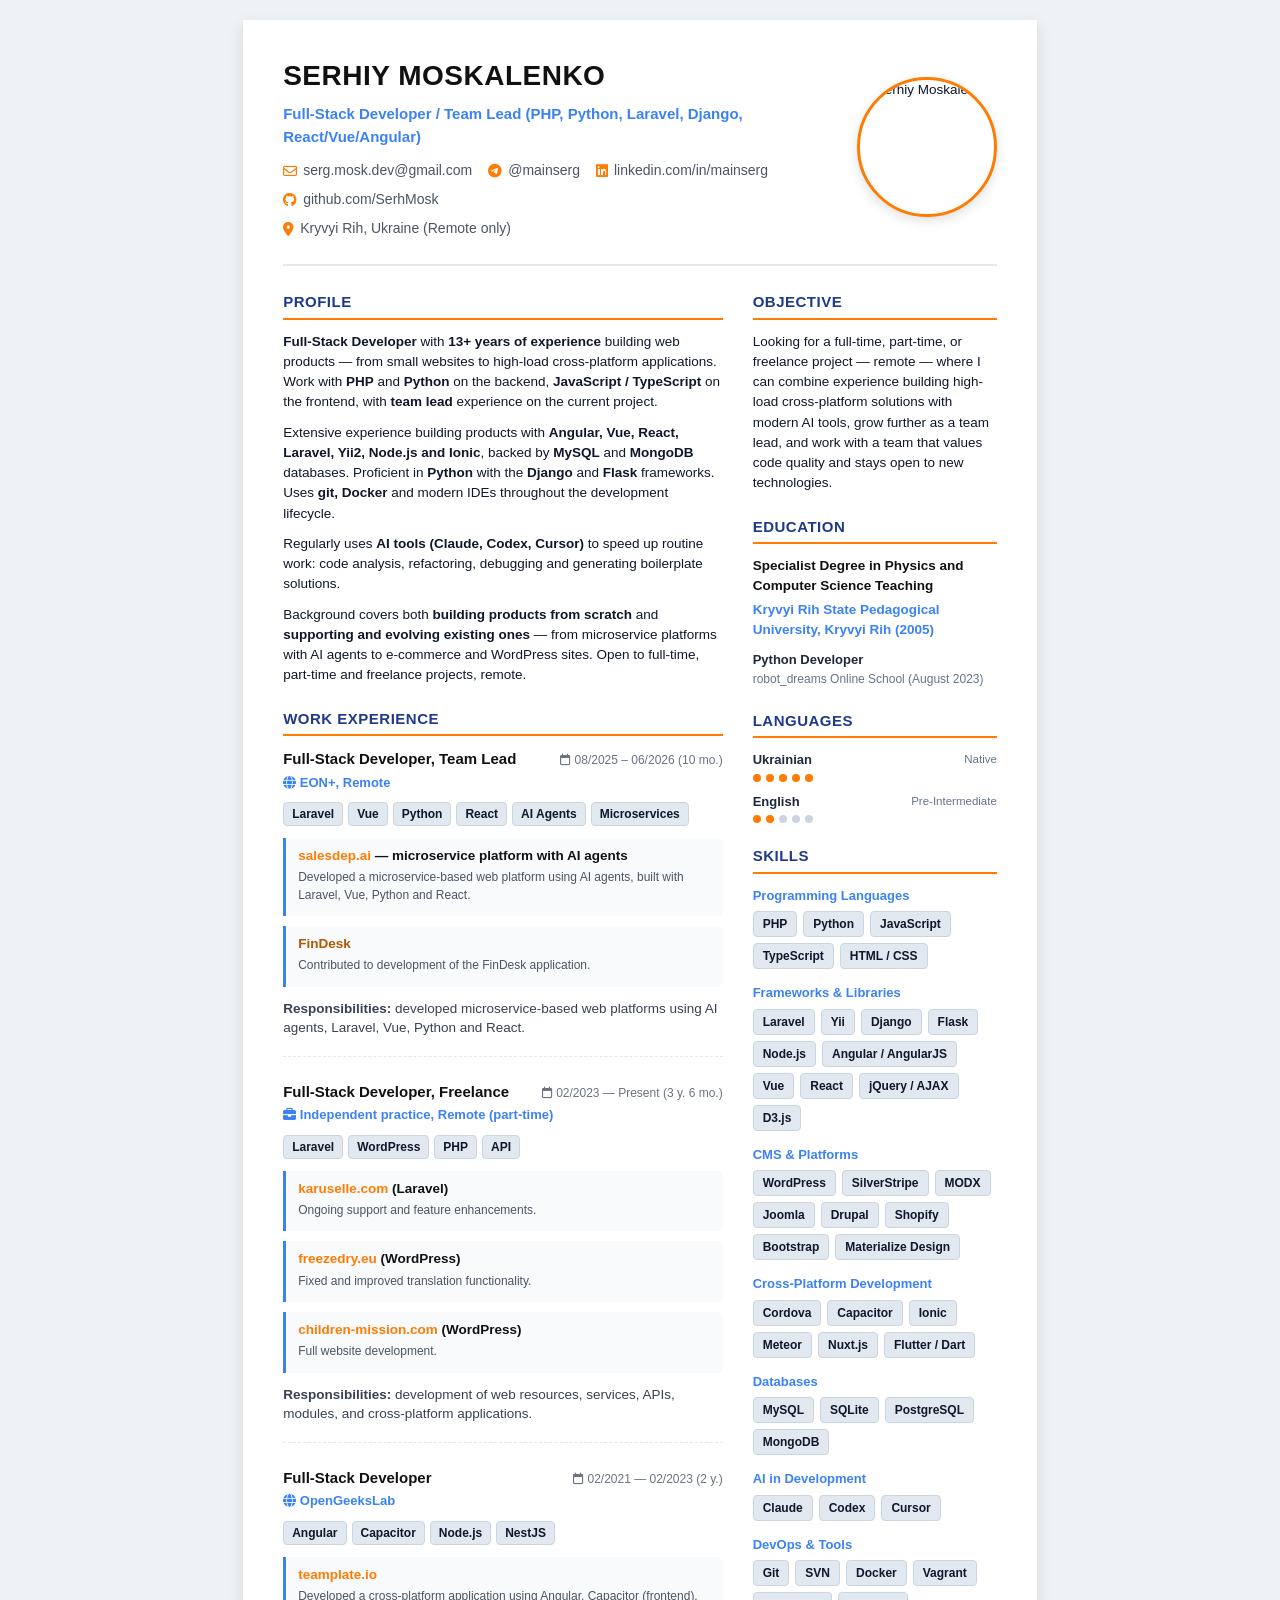
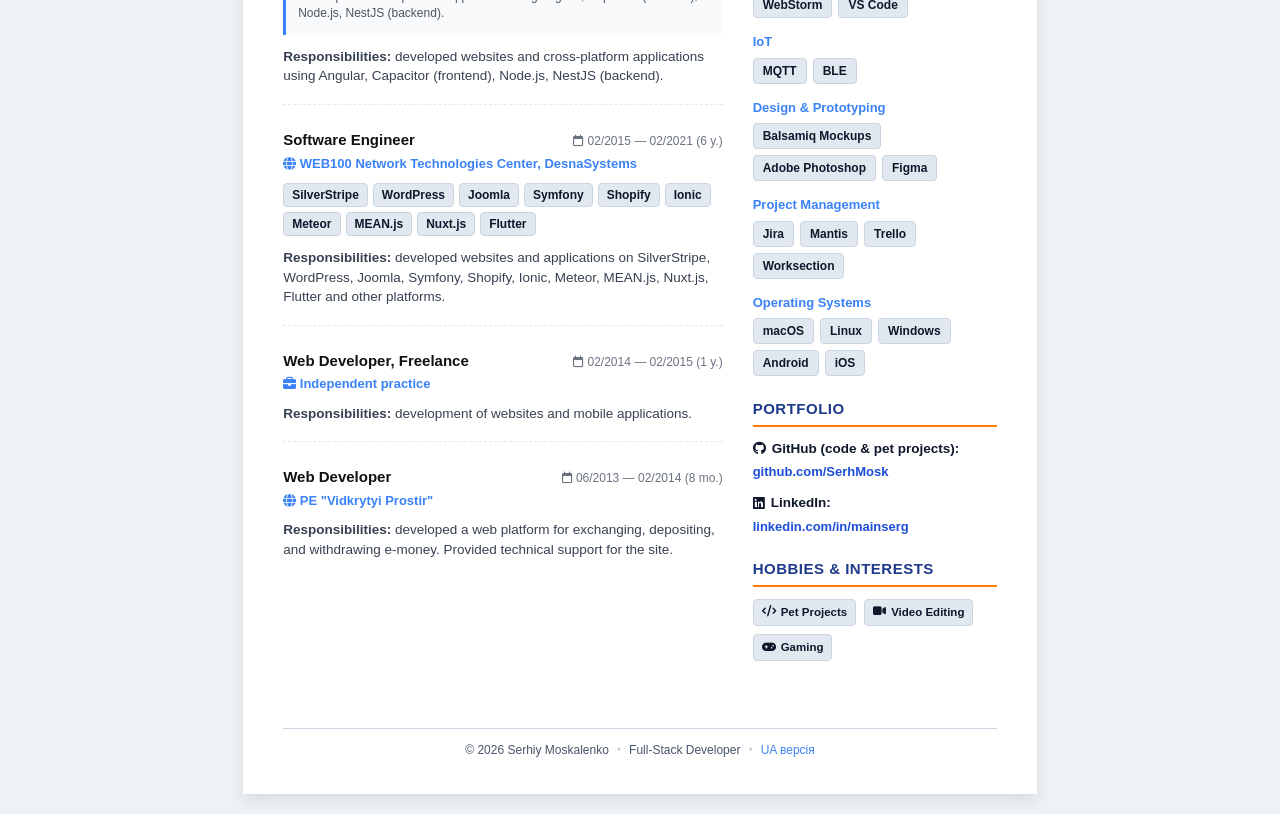
==== resume/pdf/en.html @ 4ec00f7b "Add English resume page and shared stylesheet" ====
<!DOCTYPE html>
<html lang="en">
<head>
    <meta charset="UTF-8">
    <meta content="width=device-width, initial-scale=1.0" name="viewport">

    <title>Resume Serhiy Moskalenko - Full-Stack Developer | PHP, Python, JS/TS • Laravel, Django, React/Vue/Angular</title>
    <meta name="description"
          content="Serhiy Moskalenko's resume. 13+ years in web development: PHP, Python, JavaScript/TypeScript, Laravel, Django, Node.js, Angular, Vue, React.">
    <meta name="keywords"
          content="Serhiy Moskalenko, Full-Stack Developer, PHP Developer, Python Developer, Laravel, Django, Node.js, Angular, Vue, React, TypeScript">

    <!-- Open Graph / Facebook / LinkedIn / Telegram -->
    <meta property="og:type" content="website">
    <meta property="og:url" content="https://serhmosk.github.io/resume/pdf/en.html">
    <meta property="og:title" content="Resume Serhiy Moskalenko - Full-Stack Developer">
    <meta property="og:description"
          content="13+ years in web development: PHP, Python, JavaScript/TypeScript, Laravel, Django, Node.js, Angular, Vue, React.">
    <meta property="og:image" content="https://avatars.githubusercontent.com/u/121295079?v=4">

    <!-- Twitter / X -->
    <meta property="twitter:card" content="summary_large_image">
    <meta property="twitter:url" content="https://serhmosk.github.io/resume/pdf/en.html">
    <meta property="twitter:title" content="Resume Serhiy Moskalenko - Full-Stack Developer">
    <meta property="twitter:description"
          content="13+ years in web development: PHP, Python, JavaScript/TypeScript, Laravel, Django, Node.js, Angular, Vue, React.">
    <meta property="twitter:image" content="https://avatars.githubusercontent.com/u/121295079?v=4">

    <link rel="stylesheet" href="https://cdnjs.cloudflare.com/ajax/libs/font-awesome/6.5.1/css/all.min.css">
    <link rel="stylesheet" href="css/style.css">

    <link rel="alternate" hreflang="en" href="https://serhmosk.github.io/resume/pdf/en.html">
    <link rel="alternate" hreflang="uk" href="https://serhmosk.github.io/resume/pdf/ua.html">
</head>

<body>

<div class="resume-container">
    <header class="header">
        <div class="header-info">
            <h1 class="name">SERHIY MOSKALENKO</h1>
            <h2 class="title">Full-Stack Developer / Team Lead (PHP, Python, Laravel, Django, React/Vue/Angular)</h2>

            <div class="contacts-bar">
                <a href="mailto:serg.mosk.dev@gmail.com" target="_blank" class="contact-link">
                    <i class="fa-regular fa-envelope"></i> serg.mosk.dev@gmail.com
                </a>
                <a href="https://t.me/mainserg" target="_blank" class="contact-link">
                    <i class="fa-brands fa-telegram"></i> @mainserg
                </a>
                <a href="https://www.linkedin.com/in/mainserg/" target="_blank" class="contact-link">
                    <i class="fa-brands fa-linkedin"></i> linkedin.com/in/mainserg
                </a>
                <a href="https://github.com/SerhMosk" target="_blank" class="contact-link">
                    <i class="fa-brands fa-github"></i> github.com/SerhMosk
                </a>
            </div>

            <div class="location">
                <i class="fa-solid fa-location-dot"></i> Kryvyi Rih, Ukraine (Remote only)
            </div>
        </div>

        <div class="photo-container">
            <img src="https://avatars.githubusercontent.com/u/121295079?v=4" alt="Serhiy Moskalenko" class="photo">
        </div>
    </header>

    <main class="main-content">
        <section class="left-column">
            <div class="section">
                <h3 class="section-title">PROFILE</h3>
                <div class="about-box">
                    <p>
                        <strong>Full-Stack Developer</strong> with <strong>13+ years of experience</strong> building
                        web products — from small websites to high-load cross-platform applications. Work with
                        <strong>PHP</strong> and <strong>Python</strong> on the backend, <strong>JavaScript /
                        TypeScript</strong> on the frontend, with <strong>team lead</strong> experience on the
                        current project.
                    </p>

                    <p>
                        Extensive experience building products with <strong>Angular, Vue, React, Laravel, Yii2,
                        Node.js and Ionic</strong>, backed by <strong>MySQL</strong> and <strong>MongoDB</strong>
                        databases. Proficient in <strong>Python</strong> with the <strong>Django</strong> and
                        <strong>Flask</strong> frameworks. Uses <strong>git, Docker</strong> and modern IDEs
                        throughout the development lifecycle.
                    </p>

                    <p>
                        Regularly uses <strong>AI tools (Claude, Codex, Cursor)</strong> to speed up routine work:
                        code analysis, refactoring, debugging and generating boilerplate solutions.
                    </p>

                    <p>
                        Background covers both <strong>building products from scratch</strong> and
                        <strong>supporting and evolving existing ones</strong> — from microservice platforms with
                        AI agents to e-commerce and WordPress sites. Open to full-time, part-time and freelance
                        projects, remote.
                    </p>
                </div>
            </div>

            <div class="section">
                <h3 class="section-title">WORK EXPERIENCE</h3>

                <div class="job-item">
                    <div class="job-header">
                        <h4 class="job-role">Full-Stack Developer, Team Lead</h4>
                        <span class="job-date"><i class="fa-regular fa-calendar"></i> 08/2025 – 06/2026 (10 mo.)</span>
                    </div>
                    <div class="company-name">
                        <span class="company-link"><i class="fa-solid fa-globe"></i> EON+</span>, Remote
                    </div>

                    <div class="job-tech">
                        <span class="tag">Laravel</span>
                        <span class="tag">Vue</span>
                        <span class="tag">Python</span>
                        <span class="tag">React</span>
                        <span class="tag">AI Agents</span>
                        <span class="tag">Microservices</span>
                    </div>

                    <div class="projects-list">
                        <div class="project-item">
                            <div class="project-title">
                                <a href="https://salesdep.ai" target="_blank" class="project-link">salesdep.ai</a>
                                — microservice platform with AI agents
                            </div>
                            <p class="project-desc">
                                Developed a microservice-based web platform using AI agents, built with Laravel,
                                Vue, Python and React.
                            </p>
                        </div>
                        <div class="project-item">
                            <div class="project-title">
                                <span class="project-link">FinDesk</span>
                            </div>
                            <p class="project-desc">Contributed to development of the FinDesk application.</p>
                        </div>
                    </div>

                    <div class="job-responsibilities">
                        <strong>Responsibilities:</strong> developed microservice-based web platforms using AI
                        agents, Laravel, Vue, Python and React.
                    </div>
                </div>

                <div class="job-item">
                    <div class="job-header">
                        <h4 class="job-role">Full-Stack Developer, Freelance</h4>
                        <span class="job-date"><i class="fa-regular fa-calendar"></i> 02/2023 — Present (3 y. 6 mo.)</span>
                    </div>
                    <div class="company-name">
                        <span class="company-link"><i class="fa-solid fa-briefcase"></i> Independent practice</span>, Remote (part-time)
                    </div>

                    <div class="job-tech">
                        <span class="tag">Laravel</span>
                        <span class="tag">WordPress</span>
                        <span class="tag">PHP</span>
                        <span class="tag">API</span>
                    </div>

                    <div class="projects-list">
                        <div class="project-item">
                            <div class="project-title">
                                <a href="https://karuselle.com" target="_blank" class="project-link">karuselle.com</a>
                                (Laravel)
                            </div>
                            <p class="project-desc">Ongoing support and feature enhancements.</p>
                        </div>
                        <div class="project-item">
                            <div class="project-title">
                                <a href="https://freezedry.eu" target="_blank" class="project-link">freezedry.eu</a>
                                (WordPress)
                            </div>
                            <p class="project-desc">Fixed and improved translation functionality.</p>
                        </div>
                        <div class="project-item">
                            <div class="project-title">
                                <a href="https://children-mission.com" target="_blank" class="project-link">children-mission.com</a>
                                (WordPress)
                            </div>
                            <p class="project-desc">Full website development.</p>
                        </div>
                    </div>

                    <div class="job-responsibilities">
                        <strong>Responsibilities:</strong> development of web resources, services, APIs, modules,
                        and cross-platform applications.
                    </div>
                </div>

                <div class="job-item">
                    <div class="job-header">
                        <h4 class="job-role">Full-Stack Developer</h4>
                        <span class="job-date"><i class="fa-regular fa-calendar"></i> 02/2021 — 02/2023 (2 y.)</span>
                    </div>
                    <div class="company-name">
                        <span class="company-link"><i class="fa-solid fa-globe"></i> OpenGeeksLab</span>
                    </div>

                    <div class="job-tech">
                        <span class="tag">Angular</span>
                        <span class="tag">Capacitor</span>
                        <span class="tag">Node.js</span>
                        <span class="tag">NestJS</span>
                    </div>

                    <div class="projects-list">
                        <div class="project-item">
                            <div class="project-title">
                                <a href="https://teamplate.io" target="_blank" class="project-link">teamplate.io</a>
                            </div>
                            <p class="project-desc">
                                Developed a cross-platform application using Angular, Capacitor (frontend), Node.js,
                                NestJS (backend).
                            </p>
                        </div>
                    </div>

                    <div class="job-responsibilities">
                        <strong>Responsibilities:</strong> developed websites and cross-platform applications using
                        Angular, Capacitor (frontend), Node.js, NestJS (backend).
                    </div>
                </div>

                <div class="job-item">
                    <div class="job-header">
                        <h4 class="job-role">Software Engineer</h4>
                        <span class="job-date"><i class="fa-regular fa-calendar"></i> 02/2015 — 02/2021 (6 y.)</span>
                    </div>
                    <div class="company-name">
                        <span class="company-link"><i class="fa-solid fa-globe"></i> WEB100 Network Technologies Center, DesnaSystems</span>
                    </div>

                    <div class="job-tech">
                        <span class="tag">SilverStripe</span>
                        <span class="tag">WordPress</span>
                        <span class="tag">Joomla</span>
                        <span class="tag">Symfony</span>
                        <span class="tag">Shopify</span>
                        <span class="tag">Ionic</span>
                        <span class="tag">Meteor</span>
                        <span class="tag">MEAN.js</span>
                        <span class="tag">Nuxt.js</span>
                        <span class="tag">Flutter</span>
                    </div>

                    <div class="job-responsibilities">
                        <strong>Responsibilities:</strong> developed websites and applications on SilverStripe,
                        WordPress, Joomla, Symfony, Shopify, Ionic, Meteor, MEAN.js, Nuxt.js, Flutter and other
                        platforms.
                    </div>
                </div>

                <div class="job-item">
                    <div class="job-header">
                        <h4 class="job-role">Web Developer, Freelance</h4>
                        <span class="job-date"><i class="fa-regular fa-calendar"></i> 02/2014 — 02/2015 (1 y.)</span>
                    </div>
                    <div class="company-name">
                        <span class="company-link"><i class="fa-solid fa-briefcase"></i> Independent practice</span>
                    </div>

                    <div class="job-responsibilities">
                        <strong>Responsibilities:</strong> development of websites and mobile applications.
                    </div>
                </div>

                <div class="job-item">
                    <div class="job-header">
                        <h4 class="job-role">Web Developer</h4>
                        <span class="job-date"><i class="fa-regular fa-calendar"></i> 06/2013 — 02/2014 (8 mo.)</span>
                    </div>
                    <div class="company-name">
                        <span class="company-link"><i class="fa-solid fa-globe"></i> PE "Vidkrytyi Prostir"</span>
                    </div>

                    <div class="job-responsibilities">
                        <strong>Responsibilities:</strong> developed a web platform for exchanging, depositing, and
                        withdrawing e-money. Provided technical support for the site.
                    </div>
                </div>
            </div>
        </section>

        <aside class="right-column">
            <div class="section">
                <h3 class="section-title">OBJECTIVE</h3>
                <div class="objective-box">
                    Looking for a full-time, part-time, or freelance project — remote — where I can combine
                    experience building high-load cross-platform solutions with modern AI tools, grow further as a
                    team lead, and work with a team that values code quality and stays open to new technologies.
                </div>
            </div>

            <div class="section">
                <h3 class="section-title">EDUCATION</h3>
                <div class="education-degree">Specialist Degree in Physics and Computer Science Teaching</div>
                <div class="education-school">Kryvyi Rih State Pedagogical University, Kryvyi Rih (2005)</div>

                <div class="course-item">
                    <div class="course-title">Python Developer</div>
                    <div class="course-provider">robot_dreams Online School (August 2023)</div>
                </div>
            </div>

            <div class="section">
                <h3 class="section-title">LANGUAGES</h3>
                <div class="languages-list">
                    <div class="language-item">
                        <div class="language-info">
                            <span class="language-name">Ukrainian</span>
                            <span class="language-level">Native</span>
                        </div>
                        <div class="rating-dots">
                            <span class="dot active"></span>
                            <span class="dot active"></span>
                            <span class="dot active"></span>
                            <span class="dot active"></span>
                            <span class="dot active"></span>
                        </div>
                    </div>

                    <div class="language-item">
                        <div class="language-info">
                            <span class="language-name">English</span>
                            <span class="language-level">Pre-Intermediate</span>
                        </div>
                        <div class="rating-dots">
                            <span class="dot active"></span>
                            <span class="dot active"></span>
                            <span class="dot"></span>
                            <span class="dot"></span>
                            <span class="dot"></span>
                        </div>
                    </div>
                </div>
            </div>

            <div class="section">
                <h3 class="section-title">SKILLS</h3>

                <div class="skill-category">
                    <h4 class="skill-group-title">Programming Languages</h4>
                    <div class="tags">
                        <span class="tag">PHP</span>
                        <span class="tag">Python</span>
                        <span class="tag">JavaScript</span>
                        <span class="tag">TypeScript</span>
                        <span class="tag">HTML / CSS</span>
                    </div>
                </div>

                <div class="skill-category">
                    <h4 class="skill-group-title">Frameworks & Libraries</h4>
                    <div class="tags">
                        <span class="tag">Laravel</span>
                        <span class="tag">Yii</span>
                        <span class="tag">Django</span>
                        <span class="tag">Flask</span>
                        <span class="tag">Node.js</span>
                        <span class="tag">Angular / AngularJS</span>
                        <span class="tag">Vue</span>
                        <span class="tag">React</span>
                        <span class="tag">jQuery / AJAX</span>
                        <span class="tag">D3.js</span>
                    </div>
                </div>

                <div class="skill-category">
                    <h4 class="skill-group-title">CMS & Platforms</h4>
                    <div class="tags">
                        <span class="tag">WordPress</span>
                        <span class="tag">SilverStripe</span>
                        <span class="tag">MODX</span>
                        <span class="tag">Joomla</span>
                        <span class="tag">Drupal</span>
                        <span class="tag">Shopify</span>
                        <span class="tag">Bootstrap</span>
                        <span class="tag">Materialize Design</span>
                    </div>
                </div>

                <div class="skill-category">
                    <h4 class="skill-group-title">Cross-Platform Development</h4>
                    <div class="tags">
                        <span class="tag">Cordova</span>
                        <span class="tag">Capacitor</span>
                        <span class="tag">Ionic</span>
                        <span class="tag">Meteor</span>
                        <span class="tag">Nuxt.js</span>
                        <span class="tag">Flutter / Dart</span>
                    </div>
                </div>

                <div class="skill-category">
                    <h4 class="skill-group-title">Databases</h4>
                    <div class="tags">
                        <span class="tag">MySQL</span>
                        <span class="tag">SQLite</span>
                        <span class="tag">PostgreSQL</span>
                        <span class="tag">MongoDB</span>
                    </div>
                </div>

                <div class="skill-category">
                    <h4 class="skill-group-title">AI in Development</h4>
                    <div class="tags">
                        <span class="tag">Claude</span>
                        <span class="tag">Codex</span>
                        <span class="tag">Cursor</span>
                    </div>
                </div>

                <div class="skill-category">
                    <h4 class="skill-group-title">DevOps & Tools</h4>
                    <div class="tags">
                        <span class="tag">Git</span>
                        <span class="tag">SVN</span>
                        <span class="tag">Docker</span>
                        <span class="tag">Vagrant</span>
                        <span class="tag">WebStorm</span>
                        <span class="tag">VS Code</span>
                    </div>
                </div>

                <div class="skill-category">
                    <h4 class="skill-group-title">IoT</h4>
                    <div class="tags">
                        <span class="tag">MQTT</span>
                        <span class="tag">BLE</span>
                    </div>
                </div>

                <div class="skill-category">
                    <h4 class="skill-group-title">Design & Prototyping</h4>
                    <div class="tags">
                        <span class="tag">Balsamiq Mockups</span>
                        <span class="tag">Adobe Photoshop</span>
                        <span class="tag">Figma</span>
                    </div>
                </div>

                <div class="skill-category">
                    <h4 class="skill-group-title">Project Management</h4>
                    <div class="tags">
                        <span class="tag">Jira</span>
                        <span class="tag">Mantis</span>
                        <span class="tag">Trello</span>
                        <span class="tag">Worksection</span>
                    </div>
                </div>

                <div class="skill-category">
                    <h4 class="skill-group-title">Operating Systems</h4>
                    <div class="tags">
                        <span class="tag">macOS</span>
                        <span class="tag">Linux</span>
                        <span class="tag">Windows</span>
                        <span class="tag">Android</span>
                        <span class="tag">iOS</span>
                    </div>
                </div>
            </div>

            <div class="section">
                <h3 class="section-title">PORTFOLIO</h3>
                <div class="portfolio-list">
                    <div class="portfolio-item">
                        <div class="portfolio-title">
                            <i class="fa-brands fa-github"></i> GitHub (code & pet projects):
                        </div>
                        <a href="https://github.com/SerhMosk" target="_blank" class="portfolio-link">
                            github.com/SerhMosk
                        </a>
                    </div>
                    <div class="portfolio-item">
                        <div class="portfolio-title">
                            <i class="fa-brands fa-linkedin"></i> LinkedIn:
                        </div>
                        <a href="https://www.linkedin.com/in/mainserg/" target="_blank" class="portfolio-link">
                            linkedin.com/in/mainserg
                        </a>
                    </div>
                </div>
            </div>

            <div class="section">
                <h3 class="section-title">HOBBIES & INTERESTS</h3>
                <div class="hobbies-list">
                    <span class="hobby-tag"><i class="fa-solid fa-code"></i> Pet Projects</span>
                    <span class="hobby-tag"><i class="fa-solid fa-video"></i> Video Editing</span>
                    <span class="hobby-tag"><i class="fa-solid fa-gamepad"></i> Gaming</span>
                </div>
            </div>
        </aside>
    </main>

    <footer class="resume-footer">
        <div class="footer-line"></div>
        <div class="footer-content">
            <span>© 2026 Serhiy Moskalenko</span>
            <span class="footer-dots">•</span>
            <span>Full-Stack Developer</span>
            <span class="footer-dots">•</span>
            <a href="ua.html" style="color:#3b82f6;text-decoration:none;">UA версія</a>
        </div>
    </footer>
</div>

</body>
</html>
---- resume/pdf/css/style.css ----
/* --- 1. СБРОС И БАЗОВЫЕ НАСТРОЙКИ --- */
* {
    box-sizing: border-box;
    margin: 0;
    padding: 0;
}

body {
    font-family: 'Inter', sans-serif;
    background-color: #eef2f5;
    color: #0f172a;
    line-height: 1.5;
    padding: 20px 0;
    font-size: 13.5px;
}

.resume-container {
    width: 100%;
    max-width: 210mm;
    min-height: 100vh;
    margin: 0 auto;
    background: #ffffff;
    padding: 35px 40px;
    box-sizing: border-box;
    box-shadow: 0 5px 15px rgba(0, 0, 0, 0.1);
}

.header {
    display: flex;
    justify-content: space-between;
    align-items: center;
    border-bottom: 2px solid #e5e7eb;
    padding-bottom: 25px;
    margin-bottom: 25px;
    gap: 25px;
}

.header-info {
    flex: 1;
}

.name {
    font-size: 28px;
    font-weight: 800;
    color: #111111;
    letter-spacing: 0.5px;
    margin-bottom: 6px;
    text-align: left;
}

.title {
    font-size: 15px;
    font-weight: 600;
    color: #3b82f6;
    margin-bottom: 12px;
    text-align: left;
}

.contacts-bar {
    display: flex;
    flex-wrap: wrap;
    gap: 8px 16px;
    font-size: 14px;
    margin-bottom: 8px;
}

.contact-link {
    color: #4b5563;
    text-decoration: none;
    display: inline-flex;
    align-items: center;
    gap: 6px;
    transition: color 0.2s ease;
}

.contact-link:hover {
    color: #3b82f6;
    text-decoration: underline;
}

.contact-link i,
.location i {
    color: #ff7b02;
}

.location {
    font-size: 14px;
    color: #4b5563;
    display: flex;
    align-items: center;
    gap: 6px;
}

.photo-container {
    display: flex;
    align-items: center;
    justify-content: center;
    flex-shrink: 0;
}

.photo {
    width: 140px;
    height: 140px;
    border-radius: 50%;
    object-fit: cover;
    border: 3px solid #ff7b02;
    box-shadow: 0 4px 12px rgba(0, 0, 0, 0.12);
    image-rendering: -webkit-optimize-contrast;
    image-rendering: crisp-edges;
}

.main-content {
    display: flex;
    gap: 30px;
}

.left-column {
    flex: 1.8;
}

.right-column {
    flex: 1;
}

.section {
    margin-bottom: 22px;
}

.section-title {
    font-size: 15px;
    font-weight: 700;
    color: #1e3a8a;
    letter-spacing: 0.5px;
    padding-bottom: 4px;
    border-bottom: 2px solid #ff7b02;
    margin-bottom: 12px;
    text-transform: uppercase;
}

.about-box strong,
.objective-box strong {
    color: #0f172a;
    font-weight: 600;
}

.about-box p {
    margin-bottom: 10px;
}

.job-item {
    margin-bottom: 24px;
    padding-bottom: 18px;
    border-bottom: 1px dashed #e5e7eb;
}

.job-item:last-child {
    border-bottom: none;
    padding-bottom: 0;
}

.job-header {
    display: flex;
    justify-content: space-between;
    align-items: baseline;
    margin-bottom: 2px;
}

.job-role {
    font-size: 15px;
    font-weight: 700;
    color: #111111;
}

.job-date {
    font-size: 12px;
    font-weight: 500;
    color: #6b7280;
    white-space: nowrap;
}

.company-name {
    font-size: 13px;
    font-weight: 600;
    color: #3b82f6;
    margin-bottom: 10px;
}

.company-link {
    color: #3b82f6;
    text-decoration: none;
}

.company-link:hover {
    text-decoration: underline;
}

.job-tech {
    display: flex;
    flex-wrap: wrap;
    gap: 5px;
    margin-bottom: 12px;
}

.job-tech .tag {
    font-size: 12px;
    padding: 2px 8px;
}

.job-description {
    margin-top: 8px;
    padding-left: 18px;
    list-style-type: disc;
}

.job-description li {
    color: #374151;
    line-height: 1.5;
    margin-bottom: 4px;
}

.job-description strong {
    color: #111827;
}

.job-responsibilities {
    color: #374151;
    line-height: 1.45;
}

.job-desc {
    color: #334155;
    font-size: 12px;
}

.projects-list {
    margin-top: 10px;
    margin-bottom: 12px;
    display: flex;
    flex-direction: column;
    gap: 10px;
}

.project-item {
    background-color: #f9fafb;
    border-left: 3px solid #3b82f6;
    padding: 8px 12px;
    border-radius: 0 6px 6px 0;
}

.project-title {
    font-weight: 700;
    color: #111111;
    margin-bottom: 3px;
}

.project-link {
    color: #ff7b02;
    text-decoration: none;
}

a.project-link:hover {
    text-decoration: underline;
}
span.project-link {
    color: #b35601;
}

@media print {
    .project-link,
    a.project-link,
    span.project-link {
        color: inherit !important;
        text-decoration: none !important;
    }
}

.project-desc {
    font-size: 12px;
    color: #4b5563;
    line-height: 1.45;
    margin-bottom: 4px;
}

.portfolio-list {
    display: flex;
    flex-direction: column;
    gap: 12px;
}

.portfolio-item {
    display: flex;
    flex-direction: column;
    gap: 3px;
}

.portfolio-title {
    font-size: 13.5px;
    font-weight: 700;
    color: #0f172a;
    display: flex;
    align-items: center;
    gap: 6px;
}

.portfolio-link {
    font-size: 13px;
    font-weight: 600;
    color: #1d4ed8;
    text-decoration: none;
    word-break: break-all;
}

.portfolio-link:hover {
    text-decoration: underline;
    color: #1e40af;
}

.portfolio-desc {
    font-size: 12px;
    color: #334155;
    margin: 0;
    line-height: 1.35;
}

.skill-category {
    margin-bottom: 14px;
}

.skill-group-title {
    font-size: 13px;
    font-weight: 700;
    color: #3b82f6;
    margin-bottom: 6px;
    margin-top: 10px;
}

.tags {
    display: flex;
    flex-wrap: wrap;
    gap: 6px;
}

.tag,
.hobby-tag {
    font-size: 12px;
    font-weight: 600;
    color: #0f172a;
    background-color: #e2e8f0;
    padding: 3px 9px;
    border-radius: 4px;
    border: 1px solid #cbd5e1;
    display: inline-block;
}

.hobby-tag {
    font-size: 11.5px;
    padding: 4px 8px;
    display: inline-flex;
    align-items: center;
    gap: 5px;
}

.hobbies-list {
    display: flex;
    flex-wrap: wrap;
    gap: 8px;
}

.education-degree {
    font-weight: 700;
    color: #111111;
}

.education-school {
    font-weight: 600;
    color: #3b82f6;
    margin-top: 3px;
}

.course-item {
    margin-top: 10px;
}

.course-title {
    font-size: 13px;
    font-weight: 600;
    color: #1e293b;
}

.course-provider {
    font-size: 12px;
    color: #64748b;
}

.languages-list {
    display: flex;
    flex-direction: column;
    gap: 10px;
    list-style: none;
}

.languages-list li {
    margin-bottom: 4px;
}

.language-item {
    display: flex;
    flex-direction: column;
    gap: 4px;
}

.language-info {
    display: flex;
    justify-content: space-between;
    align-items: center;
    font-size: 13px;
}

.language-name {
    font-weight: 600;
    color: #1e293b;
}

.language-level {
    font-size: 11.5px;
    color: #64748b;
}

.rating-dots {
    display: flex;
    gap: 5px;
}

.rating-dots .dot {
    width: 8px;
    height: 8px;
    border-radius: 50%;
    background-color: #cbd5e1;
}

.rating-dots .dot.active {
    background-color: #ff7b02;
}

.resume-footer {
    margin-top: 30px;
    padding-top: 15px;
    width: 100%;
}

.footer-line {
    height: 1px;
    background-color: #cbd5e1;
    margin-bottom: 12px;
}

.footer-content {
    display: flex;
    justify-content: center;
    align-items: center;
    gap: 8px;
    font-size: 12px;
    font-weight: 500;
    color: #475569;
}

.footer-dots {
    color: #cbd5e1;
}

@page {
    size: A4 portrait;
    margin: 8mm 10mm;
}

@media print {
    *,
    *::before,
    *::after {
        box-shadow: none !important;
        text-shadow: none !important;
    }

    body {
        background: none !important;
        color: #0f172a !important;
        padding: 0 !important;
        margin: 0 !important;
        font-size: 12.5px !important;
        -webkit-print-color-adjust: exact !important;
        print-color-adjust: exact !important;
    }

    .resume-container {
        width: 100% !important;
        max-width: none !important;
        padding: 0 !important;
        margin: 0 !important;
        box-shadow: none !important;
    }

    a,
    a:visited {
        text-decoration: none !important;
        color: #1d4ed8 !important;
    }

    a[href]::after {
        content: "" !important;
    }

    .page-break {
        break-before: page !important;
        page-break-before: always !important;
    }

    .resume-footer {
        margin-top: 20px !important;
        padding-top: 10px !important;
    }
}

@media screen and (max-width: 780px) {
    .resume-container {
        padding: 15px 10px;
    }

    .header,
    .top-section {
        flex-direction: column !important;
        text-align: center;
    }

    .header * {
        text-align: center;
    }

    .contacts-bar {
        display: block;
    }

    .location {
        display: block;
    }

    .about-grid,
    .section-row,
    .grid-container {
        display: flex;
        flex-direction: column;
        gap: 15px;
    }

    .resume-container img,
    .header img {
        margin: 0 auto;
        max-width: 150px;
    }
}

.job-responsibilities ul {
    list-style: disc;
    padding-left: 20px;
}
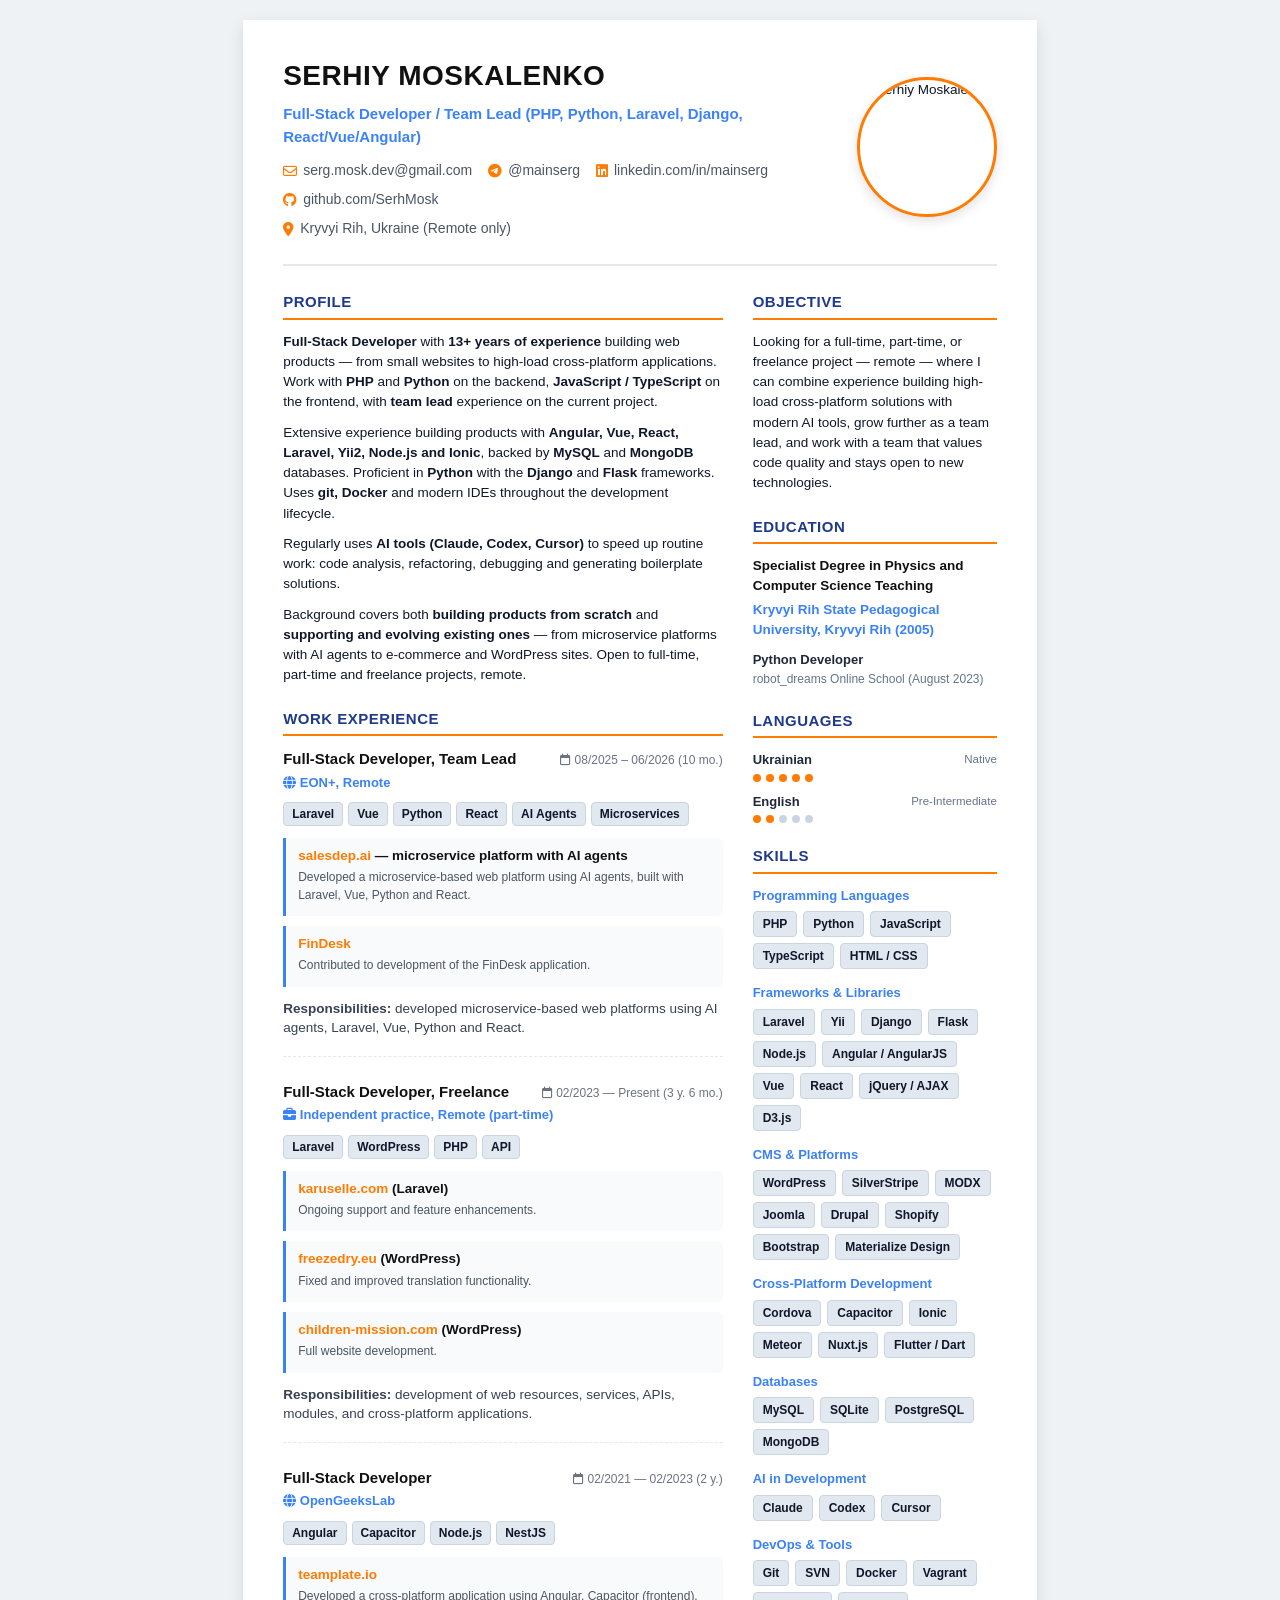
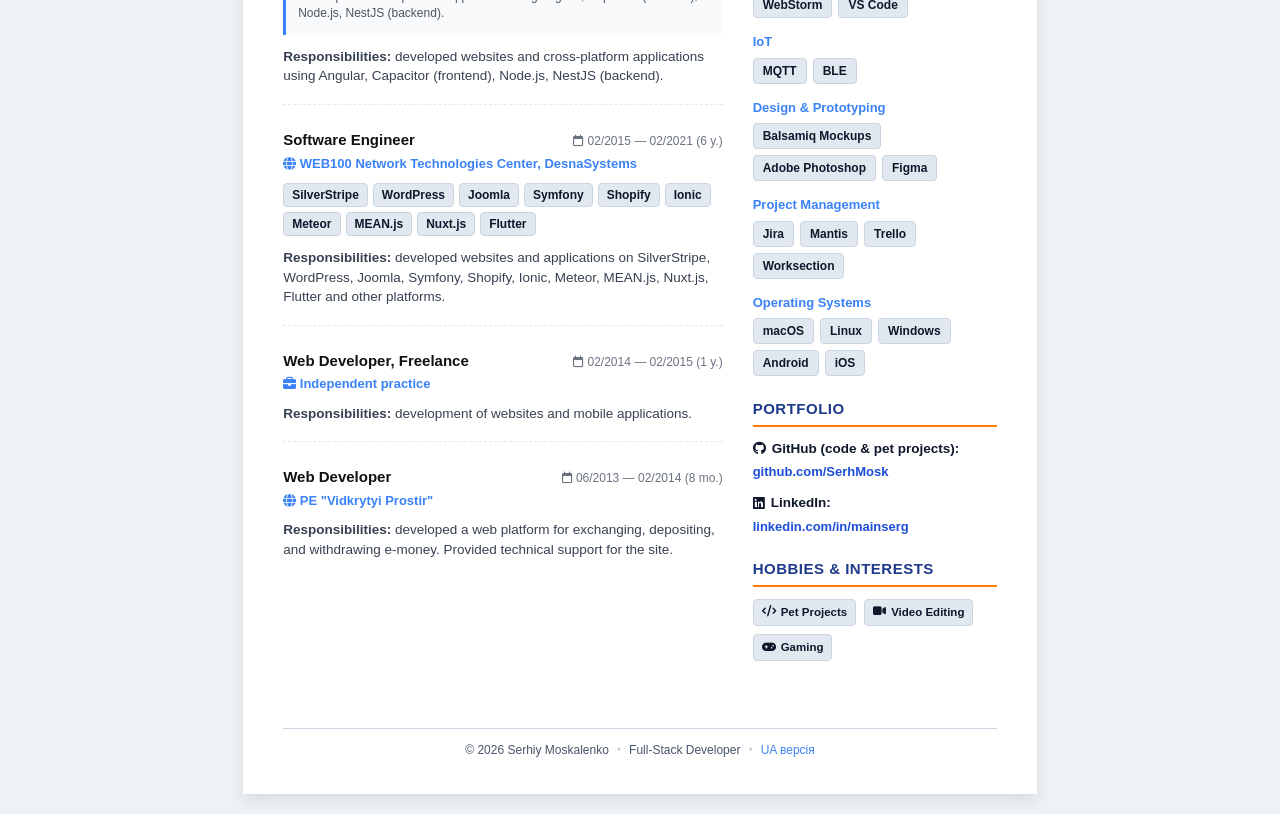
==== commit 48401015: "Add FinDesk site link to print resume (EN)" ====
--- a/resume/pdf/en.html
+++ b/resume/pdf/en.html
@@ -135,7 +135,7 @@
                         </div>
                         <div class="project-item">
                             <div class="project-title">
-                                <span class="project-link">FinDesk</span>
+                                <a href="https://findesk.com.ua" target="_blank" class="project-link">FinDesk</a>
                             </div>
                             <p class="project-desc">Contributed to development of the FinDesk application.</p>
                         </div>
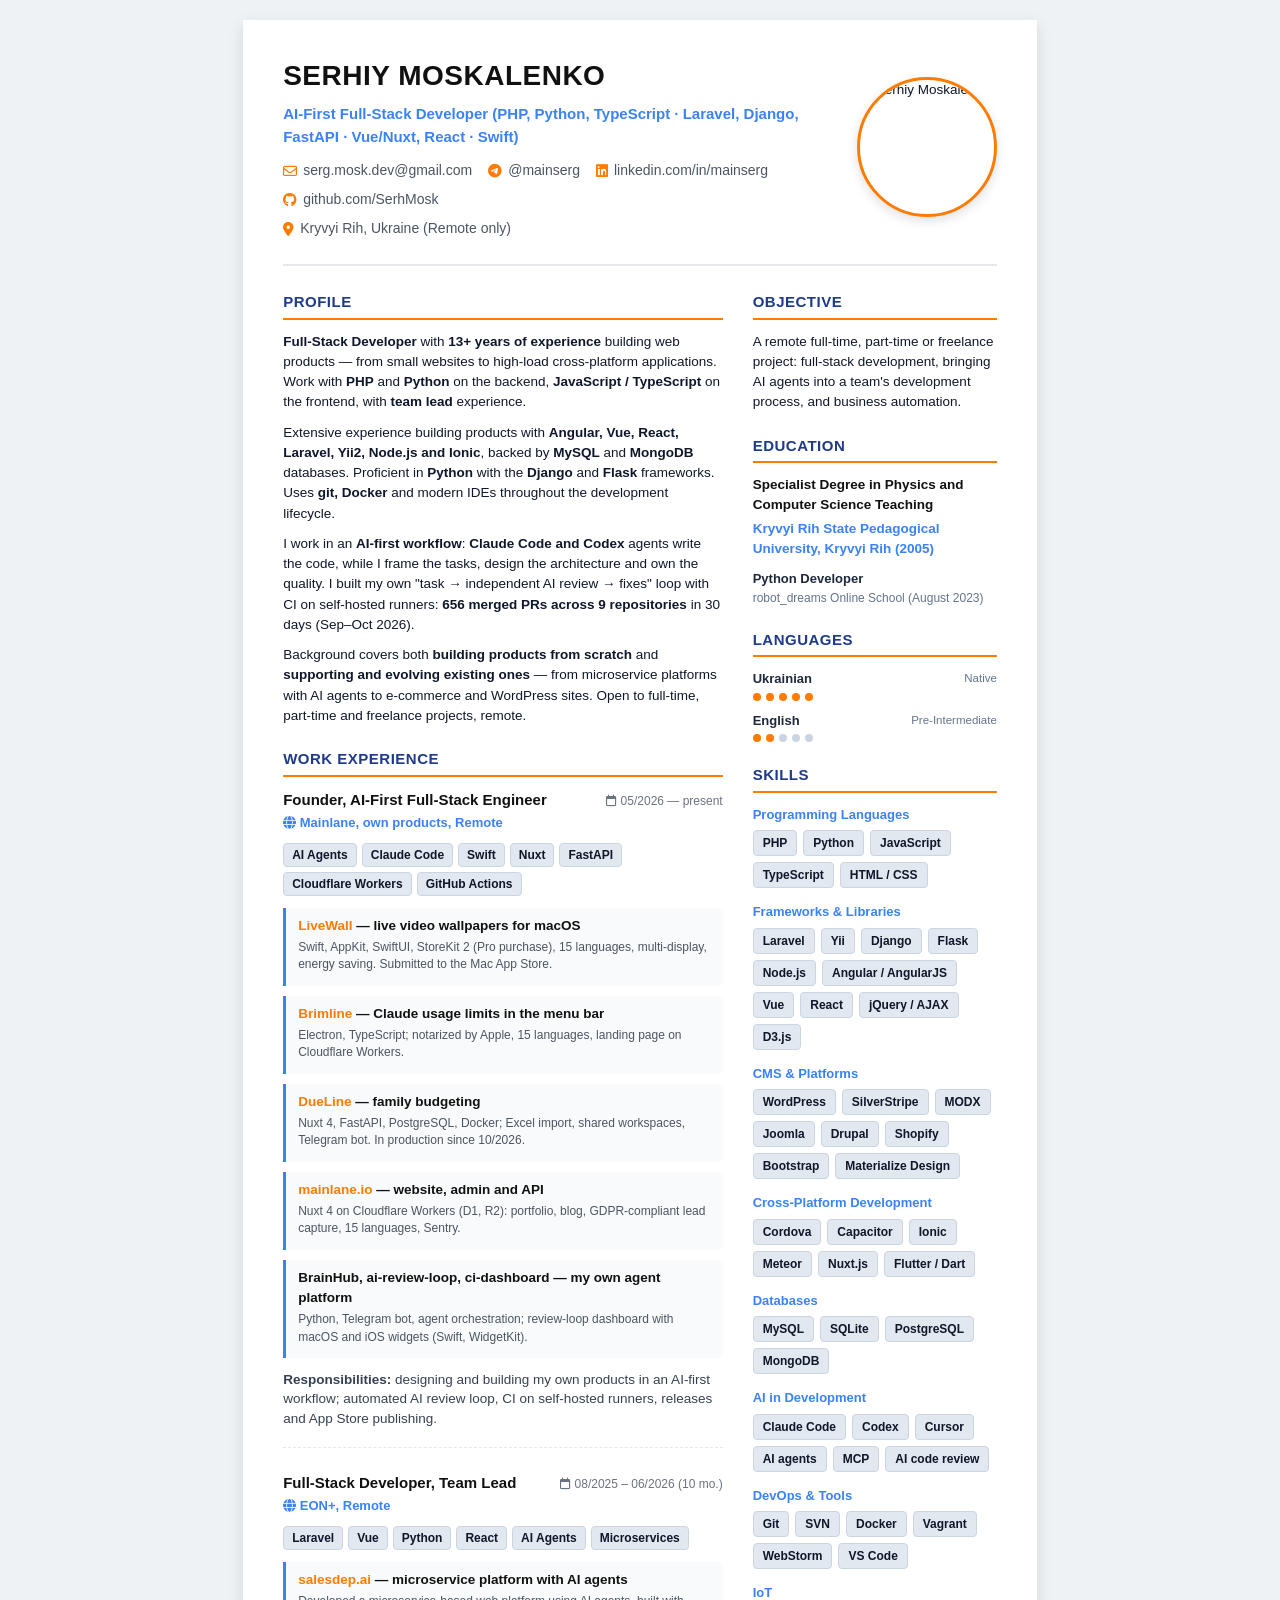
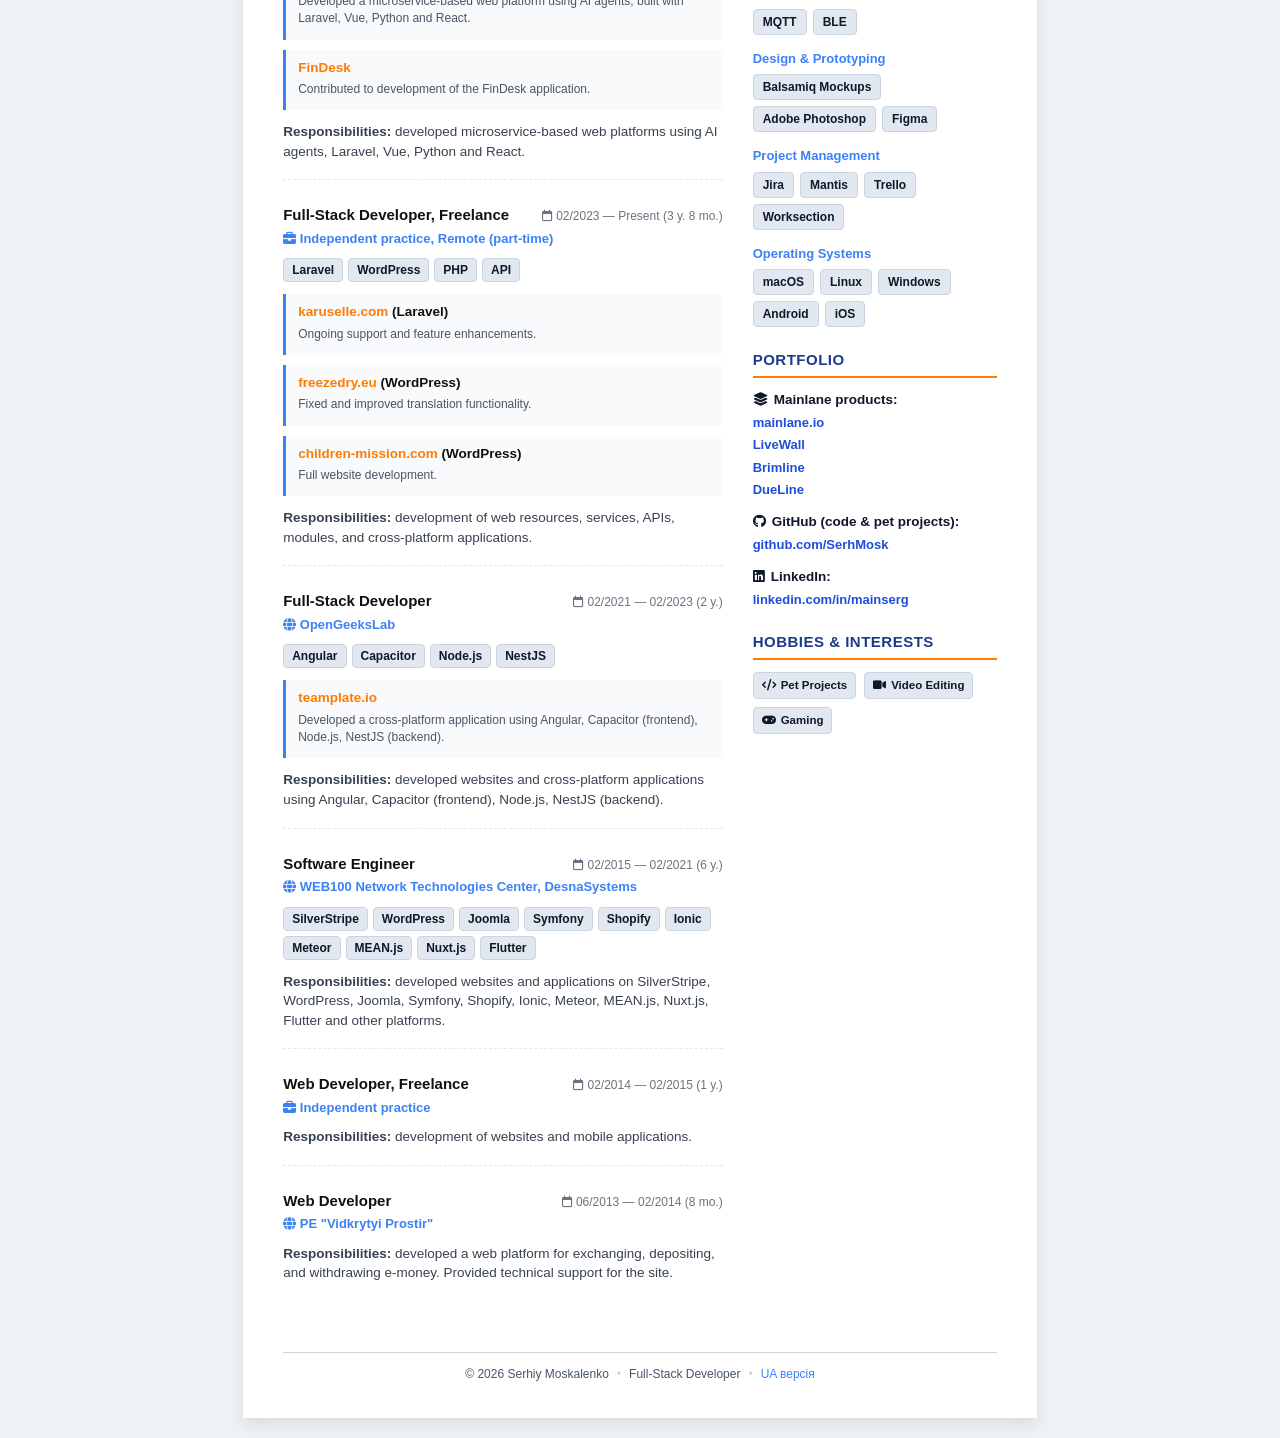
==== commit 05b23878: "Резюме: AI-first позиціювання, Mainlane і власні продукти - Про мене: абзац про AI-first процес із ц" ====
--- a/resume/pdf/en.html
+++ b/resume/pdf/en.html
@@ -39,7 +39,7 @@
     <header class="header">
         <div class="header-info">
             <h1 class="name">SERHIY MOSKALENKO</h1>
-            <h2 class="title">Full-Stack Developer / Team Lead (PHP, Python, Laravel, Django, React/Vue/Angular)</h2>
+            <h2 class="title">AI-First Full-Stack Developer (PHP, Python, TypeScript · Laravel, Django, FastAPI · Vue/Nuxt, React · Swift)</h2>
 
             <div class="contacts-bar">
                 <a href="mailto:serg.mosk.dev@gmail.com" target="_blank" class="contact-link">
@@ -75,8 +75,7 @@
                         <strong>Full-Stack Developer</strong> with <strong>13+ years of experience</strong> building
                         web products — from small websites to high-load cross-platform applications. Work with
                         <strong>PHP</strong> and <strong>Python</strong> on the backend, <strong>JavaScript /
-                        TypeScript</strong> on the frontend, with <strong>team lead</strong> experience on the
-                        current project.
+                        TypeScript</strong> on the frontend, with <strong>team lead</strong> experience.
                     </p>
 
                     <p>
@@ -88,8 +87,7 @@
                     </p>
 
                     <p>
-                        Regularly uses <strong>AI tools (Claude, Codex, Cursor)</strong> to speed up routine work:
-                        code analysis, refactoring, debugging and generating boilerplate solutions.
+                        I work in an <strong>AI-first workflow</strong>: <strong>Claude Code and Codex</strong> agents write the code, while I frame the tasks, design the architecture and own the quality. I built my own "task → independent AI review → fixes" loop with CI on self-hosted runners: <strong>656 merged PRs across 9 repositories</strong> in 30 days (Sep–Oct 2026).
                     </p>
 
                     <p>
@@ -103,6 +101,41 @@
 
             <div class="section">
                 <h3 class="section-title">WORK EXPERIENCE</h3>
+
+
+                <div class="job-item">
+                    <div class="job-header">
+                        <h4 class="job-role">Founder, AI-First Full-Stack Engineer</h4>
+                        <span class="job-date"><i class="fa-regular fa-calendar"></i> 05/2026 — present</span>
+                    </div>
+                    <div class="company-name"><span class="company-link"><i class="fa-solid fa-globe"></i> Mainlane</span>, own products, Remote</div>
+                    <div class="job-tech">
+                        <span class="tag">AI Agents</span><span class="tag">Claude Code</span><span class="tag">Swift</span><span class="tag">Nuxt</span><span class="tag">FastAPI</span><span class="tag">Cloudflare Workers</span><span class="tag">GitHub Actions</span>
+                    </div>
+                    <div class="projects-list">
+                        <div class="project-item">
+                            <div class="project-title"><a href="https://livewall.mainlane.io" target="_blank" class="project-link">LiveWall</a> — live video wallpapers for macOS</div>
+                            <p class="project-desc">Swift, AppKit, SwiftUI, StoreKit 2 (Pro purchase), 15 languages, multi-display, energy saving. Submitted to the Mac App Store.</p>
+                        </div>
+                        <div class="project-item">
+                            <div class="project-title"><a href="https://brimline.mainlane.io" target="_blank" class="project-link">Brimline</a> — Claude usage limits in the menu bar</div>
+                            <p class="project-desc">Electron, TypeScript; notarized by Apple, 15 languages, landing page on Cloudflare Workers.</p>
+                        </div>
+                        <div class="project-item">
+                            <div class="project-title"><a href="https://dueline.mainlane.io" target="_blank" class="project-link">DueLine</a> — family budgeting</div>
+                            <p class="project-desc">Nuxt 4, FastAPI, PostgreSQL, Docker; Excel import, shared workspaces, Telegram bot. In production since 10/2026.</p>
+                        </div>
+                        <div class="project-item">
+                            <div class="project-title"><a href="https://mainlane.io" target="_blank" class="project-link">mainlane.io</a> — website, admin and API</div>
+                            <p class="project-desc">Nuxt 4 on Cloudflare Workers (D1, R2): portfolio, blog, GDPR-compliant lead capture, 15 languages, Sentry.</p>
+                        </div>
+                        <div class="project-item">
+                            <div class="project-title">BrainHub, ai-review-loop, ci-dashboard — my own agent platform</div>
+                            <p class="project-desc">Python, Telegram bot, agent orchestration; review-loop dashboard with macOS and iOS widgets (Swift, WidgetKit).</p>
+                        </div>
+                    </div>
+                    <div class="job-responsibilities"><strong>Responsibilities:</strong> designing and building my own products in an AI-first workflow; automated AI review loop, CI on self-hosted runners, releases and App Store publishing.</div>
+                </div>
 
                 <div class="job-item">
                     <div class="job-header">
@@ -150,7 +183,7 @@
                 <div class="job-item">
                     <div class="job-header">
                         <h4 class="job-role">Full-Stack Developer, Freelance</h4>
-                        <span class="job-date"><i class="fa-regular fa-calendar"></i> 02/2023 — Present (3 y. 6 mo.)</span>
+                        <span class="job-date"><i class="fa-regular fa-calendar"></i> 02/2023 — Present (3 y. 8 mo.)</span>
                     </div>
                     <div class="company-name">
                         <span class="company-link"><i class="fa-solid fa-briefcase"></i> Independent practice</span>, Remote (part-time)
@@ -291,9 +324,7 @@
             <div class="section">
                 <h3 class="section-title">OBJECTIVE</h3>
                 <div class="objective-box">
-                    Looking for a full-time, part-time, or freelance project — remote — where I can combine
-                    experience building high-load cross-platform solutions with modern AI tools, grow further as a
-                    team lead, and work with a team that values code quality and stays open to new technologies.
+                    A remote full-time, part-time or freelance project: full-stack development, bringing AI agents into a team's development process, and business automation.
                 </div>
             </div>
 
@@ -410,9 +441,12 @@
                 <div class="skill-category">
                     <h4 class="skill-group-title">AI in Development</h4>
                     <div class="tags">
-                        <span class="tag">Claude</span>
+                        <span class="tag">Claude Code</span>
                         <span class="tag">Codex</span>
                         <span class="tag">Cursor</span>
+                        <span class="tag">AI agents</span>
+                        <span class="tag">MCP</span>
+                        <span class="tag">AI code review</span>
                     </div>
                 </div>
 
@@ -470,6 +504,15 @@
             <div class="section">
                 <h3 class="section-title">PORTFOLIO</h3>
                 <div class="portfolio-list">
+                    <div class="portfolio-item">
+                        <div class="portfolio-title">
+                            <i class="fa-solid fa-layer-group"></i> Mainlane products:
+                        </div>
+                        <a href="https://mainlane.io" target="_blank" class="portfolio-link">mainlane.io</a>
+                        <a href="https://livewall.mainlane.io" target="_blank" class="portfolio-link">LiveWall</a>
+                        <a href="https://brimline.mainlane.io" target="_blank" class="portfolio-link">Brimline</a>
+                        <a href="https://dueline.mainlane.io" target="_blank" class="portfolio-link">DueLine</a>
+                    </div>
                     <div class="portfolio-item">
                         <div class="portfolio-title">
                             <i class="fa-brands fa-github"></i> GitHub (code & pet projects):
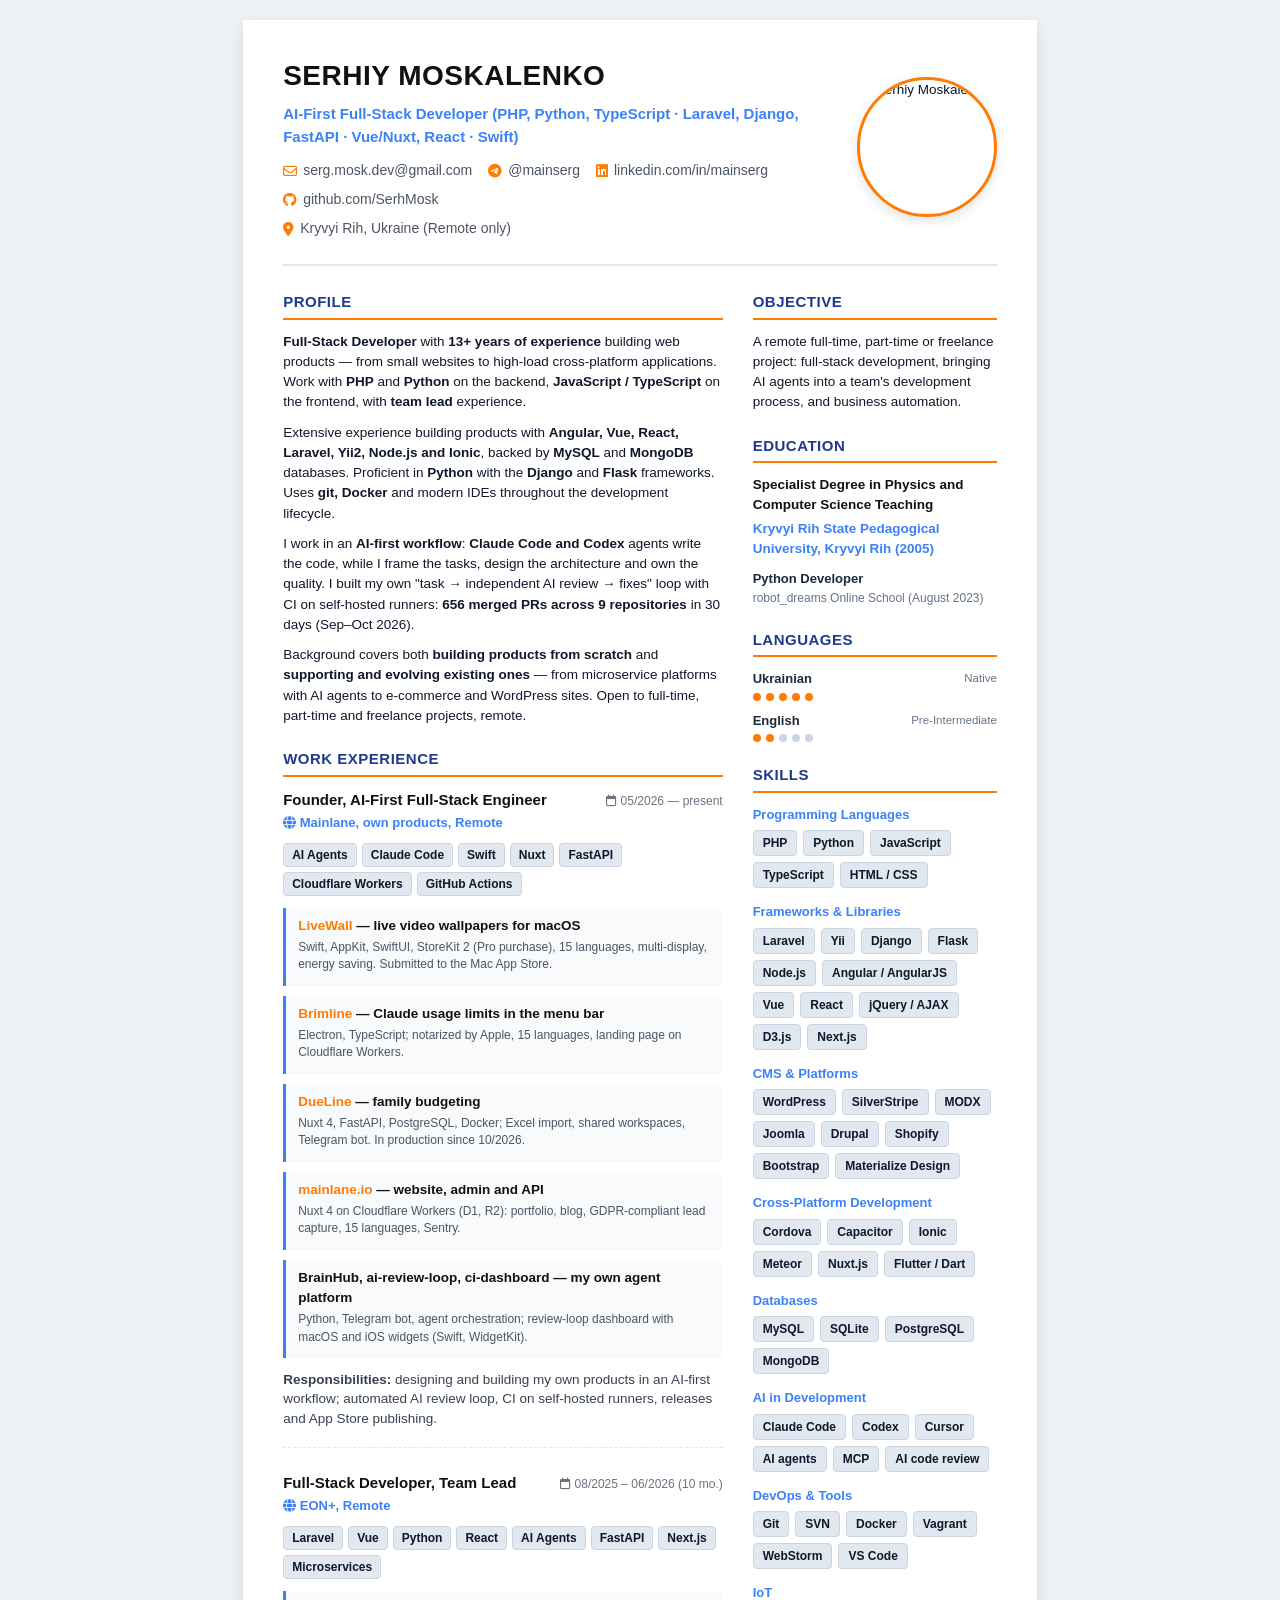
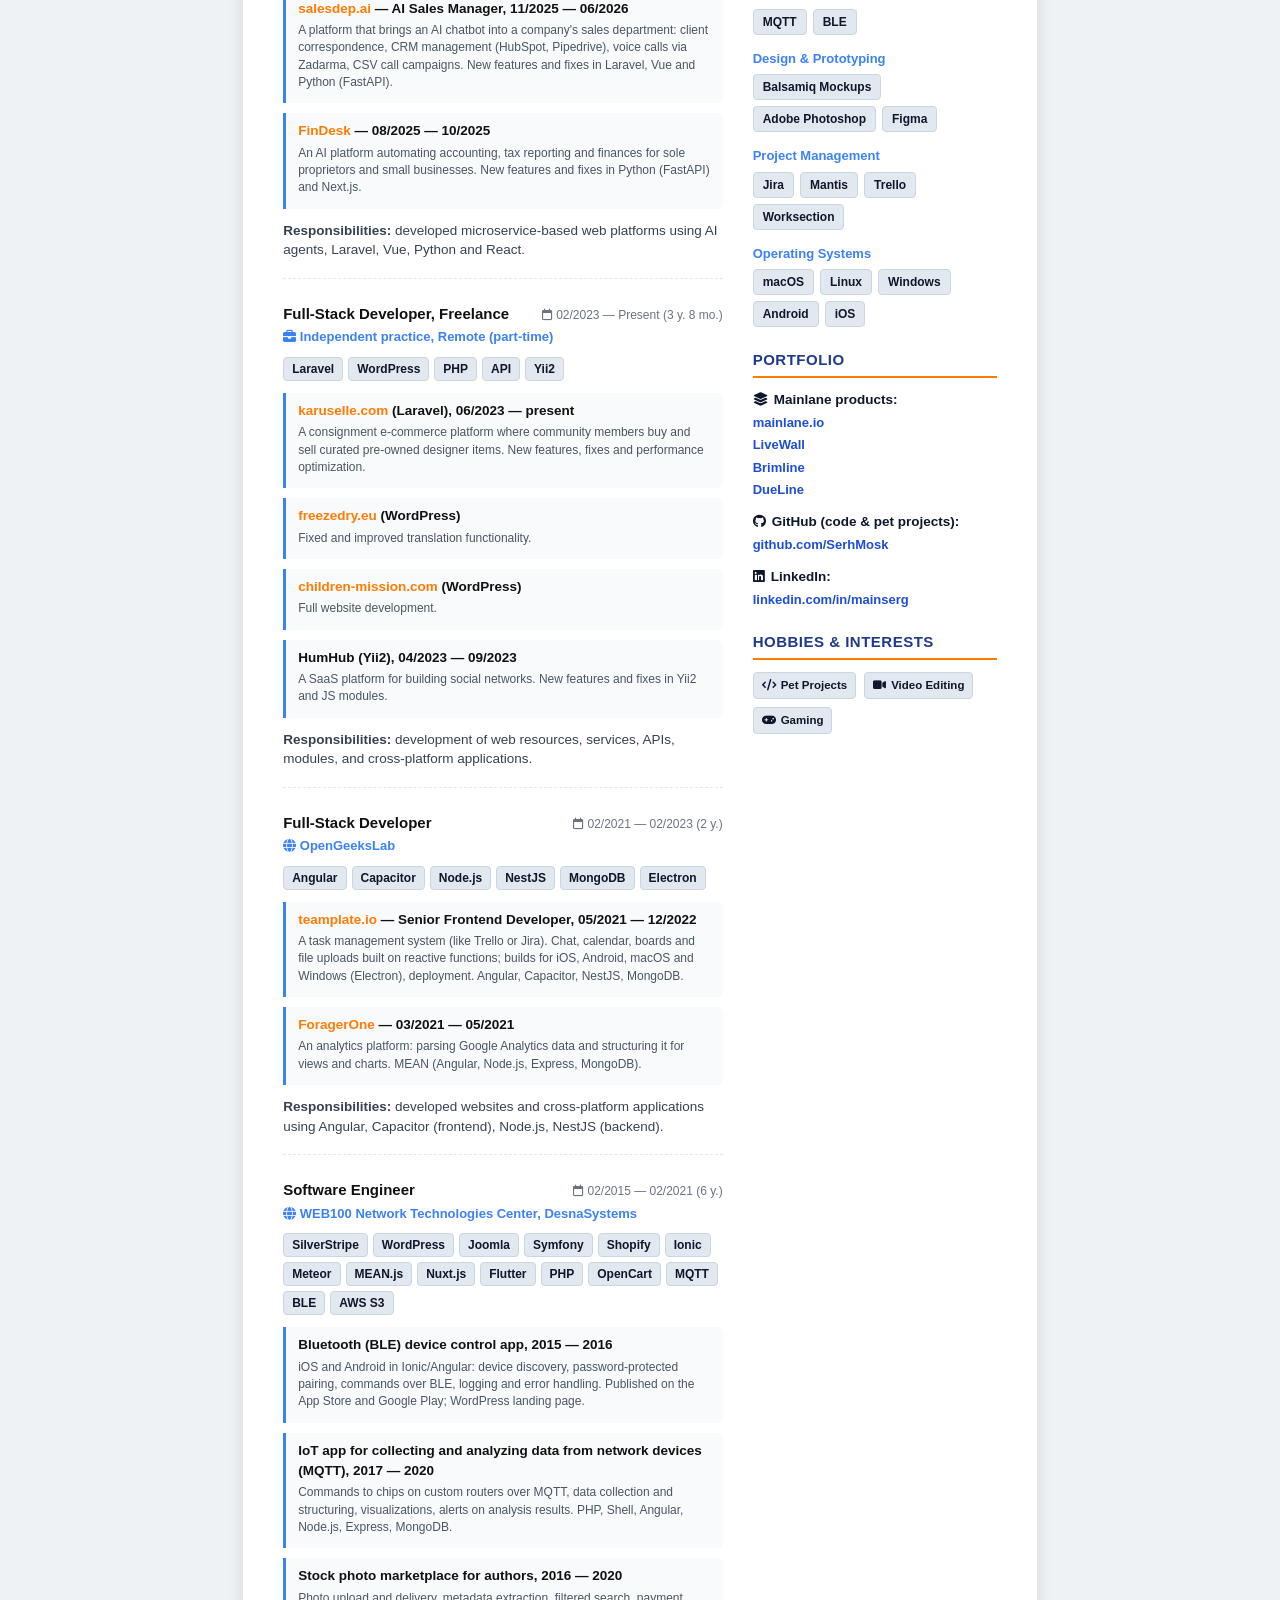
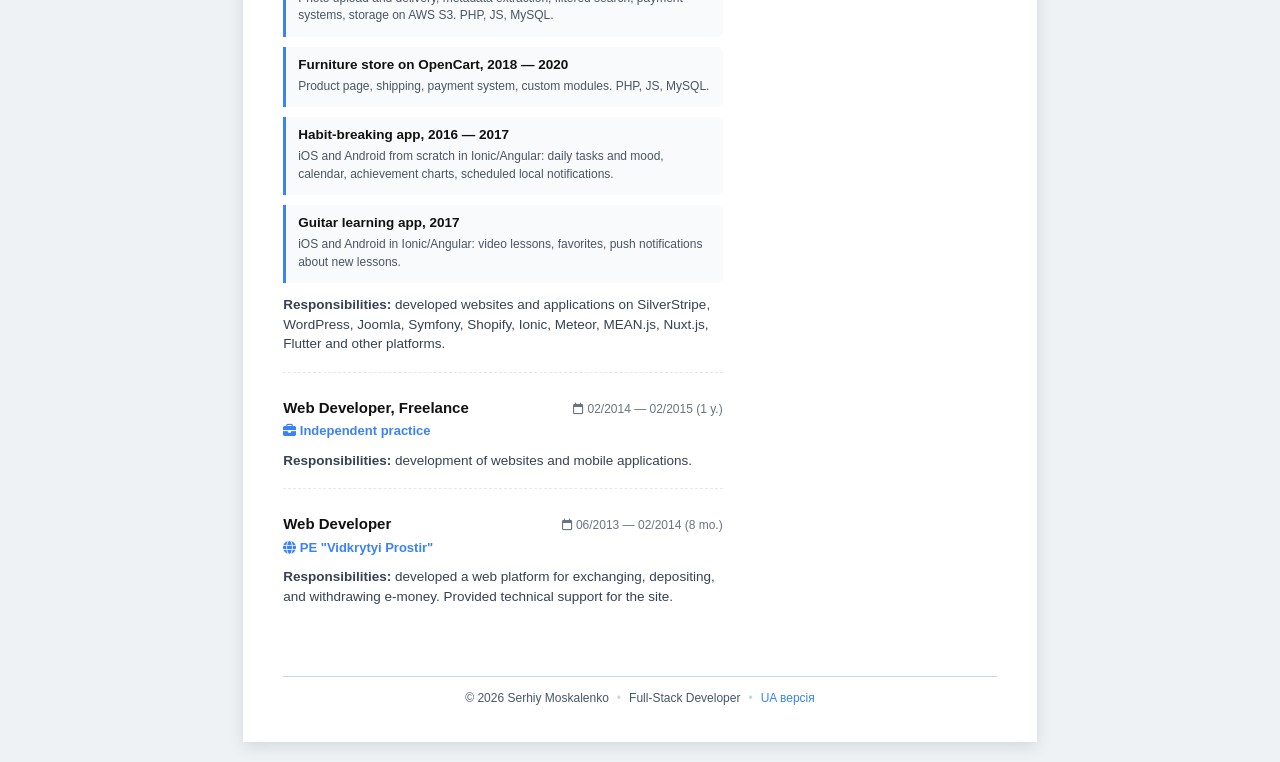
==== commit 09ab43b0: "Резюме: проєкти з портфоліо 2015–2026 - EON+: salesdep.ai (AI Sales Manager, 11/2025–06/2026) і FinD" ====
--- a/resume/pdf/en.html
+++ b/resume/pdf/en.html
@@ -151,27 +151,19 @@
                         <span class="tag">Vue</span>
                         <span class="tag">Python</span>
                         <span class="tag">React</span>
-                        <span class="tag">AI Agents</span>
+                        <span class="tag">AI Agents</span><span class="tag">FastAPI</span><span class="tag">Next.js</span>
                         <span class="tag">Microservices</span>
                     </div>
 
                     <div class="projects-list">
                         <div class="project-item">
-                            <div class="project-title">
-                                <a href="https://salesdep.ai" target="_blank" class="project-link">salesdep.ai</a>
-                                — microservice platform with AI agents
-                            </div>
-                            <p class="project-desc">
-                                Developed a microservice-based web platform using AI agents, built with Laravel,
-                                Vue, Python and React.
-                            </p>
-                        </div>
-                        <div class="project-item">
-                            <div class="project-title">
-                                <a href="https://findesk.com.ua" target="_blank" class="project-link">FinDesk</a>
-                            </div>
-                            <p class="project-desc">Contributed to development of the FinDesk application.</p>
-                        </div>
+    <div class="project-title"><a href="https://salesdep.ai" target="_blank" class="project-link">salesdep.ai</a> — AI Sales Manager, 11/2025 — 06/2026</div>
+    <p class="project-desc">A platform that brings an AI chatbot into a company's sales department: client correspondence, CRM management (HubSpot, Pipedrive), voice calls via Zadarma, CSV call campaigns. New features and fixes in Laravel, Vue and Python (FastAPI).</p>
+</div>
+                        <div class="project-item">
+    <div class="project-title"><a href="https://findesk.com.ua" target="_blank" class="project-link">FinDesk</a> — 08/2025 — 10/2025</div>
+    <p class="project-desc">An AI platform automating accounting, tax reporting and finances for sole proprietors and small businesses. New features and fixes in Python (FastAPI) and Next.js.</p>
+</div>
                     </div>
 
                     <div class="job-responsibilities">
@@ -193,17 +185,14 @@
                         <span class="tag">Laravel</span>
                         <span class="tag">WordPress</span>
                         <span class="tag">PHP</span>
-                        <span class="tag">API</span>
+                        <span class="tag">API</span><span class="tag">Yii2</span>
                     </div>
 
                     <div class="projects-list">
                         <div class="project-item">
-                            <div class="project-title">
-                                <a href="https://karuselle.com" target="_blank" class="project-link">karuselle.com</a>
-                                (Laravel)
-                            </div>
-                            <p class="project-desc">Ongoing support and feature enhancements.</p>
-                        </div>
+    <div class="project-title"><a href="https://karuselle.com" target="_blank" class="project-link">karuselle.com</a> (Laravel), 06/2023 — present</div>
+    <p class="project-desc">A consignment e-commerce platform where community members buy and sell curated pre-owned designer items. New features, fixes and performance optimization.</p>
+</div>
                         <div class="project-item">
                             <div class="project-title">
                                 <a href="https://freezedry.eu" target="_blank" class="project-link">freezedry.eu</a>
@@ -218,6 +207,10 @@
                             </div>
                             <p class="project-desc">Full website development.</p>
                         </div>
+<div class="project-item">
+    <div class="project-title">HumHub (Yii2), 04/2023 — 09/2023</div>
+    <p class="project-desc">A SaaS platform for building social networks. New features and fixes in Yii2 and JS modules.</p>
+</div>
                     </div>
 
                     <div class="job-responsibilities">
@@ -239,19 +232,18 @@
                         <span class="tag">Angular</span>
                         <span class="tag">Capacitor</span>
                         <span class="tag">Node.js</span>
-                        <span class="tag">NestJS</span>
+                        <span class="tag">NestJS</span><span class="tag">MongoDB</span><span class="tag">Electron</span>
                     </div>
 
                     <div class="projects-list">
                         <div class="project-item">
-                            <div class="project-title">
-                                <a href="https://teamplate.io" target="_blank" class="project-link">teamplate.io</a>
-                            </div>
-                            <p class="project-desc">
-                                Developed a cross-platform application using Angular, Capacitor (frontend), Node.js,
-                                NestJS (backend).
-                            </p>
-                        </div>
+    <div class="project-title"><a href="https://teamplate.io" target="_blank" class="project-link">teamplate.io</a> — Senior Frontend Developer, 05/2021 — 12/2022</div>
+    <p class="project-desc">A task management system (like Trello or Jira). Chat, calendar, boards and file uploads built on reactive functions; builds for iOS, Android, macOS and Windows (Electron), deployment. Angular, Capacitor, NestJS, MongoDB.</p>
+</div>
+<div class="project-item">
+    <div class="project-title"><a href="https://foragerone.com" target="_blank" class="project-link">ForagerOne</a> — 03/2021 — 05/2021</div>
+    <p class="project-desc">An analytics platform: parsing Google Analytics data and structuring it for views and charts. MEAN (Angular, Node.js, Express, MongoDB).</p>
+</div>
                     </div>
 
                     <div class="job-responsibilities">
@@ -279,10 +271,36 @@
                         <span class="tag">Meteor</span>
                         <span class="tag">MEAN.js</span>
                         <span class="tag">Nuxt.js</span>
-                        <span class="tag">Flutter</span>
-                    </div>
-
-                    <div class="job-responsibilities">
+                        <span class="tag">Flutter</span><span class="tag">PHP</span><span class="tag">OpenCart</span><span class="tag">MQTT</span><span class="tag">BLE</span><span class="tag">AWS S3</span>
+                    </div>
+
+                    <div class="projects-list">
+<div class="project-item">
+    <div class="project-title">Bluetooth (BLE) device control app, 2015 — 2016</div>
+    <p class="project-desc">iOS and Android in Ionic/Angular: device discovery, password-protected pairing, commands over BLE, logging and error handling. Published on the App Store and Google Play; WordPress landing page.</p>
+</div>
+<div class="project-item">
+    <div class="project-title">IoT app for collecting and analyzing data from network devices (MQTT), 2017 — 2020</div>
+    <p class="project-desc">Commands to chips on custom routers over MQTT, data collection and structuring, visualizations, alerts on analysis results. PHP, Shell, Angular, Node.js, Express, MongoDB.</p>
+</div>
+<div class="project-item">
+    <div class="project-title">Stock photo marketplace for authors, 2016 — 2020</div>
+    <p class="project-desc">Photo upload and delivery, metadata extraction, filtered search, payment systems, storage on AWS S3. PHP, JS, MySQL.</p>
+</div>
+<div class="project-item">
+    <div class="project-title">Furniture store on OpenCart, 2018 — 2020</div>
+    <p class="project-desc">Product page, shipping, payment system, custom modules. PHP, JS, MySQL.</p>
+</div>
+<div class="project-item">
+    <div class="project-title">Habit-breaking app, 2016 — 2017</div>
+    <p class="project-desc">iOS and Android from scratch in Ionic/Angular: daily tasks and mood, calendar, achievement charts, scheduled local notifications.</p>
+</div>
+<div class="project-item">
+    <div class="project-title">Guitar learning app, 2017</div>
+    <p class="project-desc">iOS and Android in Ionic/Angular: video lessons, favorites, push notifications about new lessons.</p>
+</div>
+</div>
+<div class="job-responsibilities">
                         <strong>Responsibilities:</strong> developed websites and applications on SilverStripe,
                         WordPress, Joomla, Symfony, Shopify, Ionic, Meteor, MEAN.js, Nuxt.js, Flutter and other
                         platforms.
@@ -398,7 +416,7 @@
                         <span class="tag">Vue</span>
                         <span class="tag">React</span>
                         <span class="tag">jQuery / AJAX</span>
-                        <span class="tag">D3.js</span>
+                        <span class="tag">D3.js</span><span class="tag">Next.js</span>
                     </div>
                 </div>
 
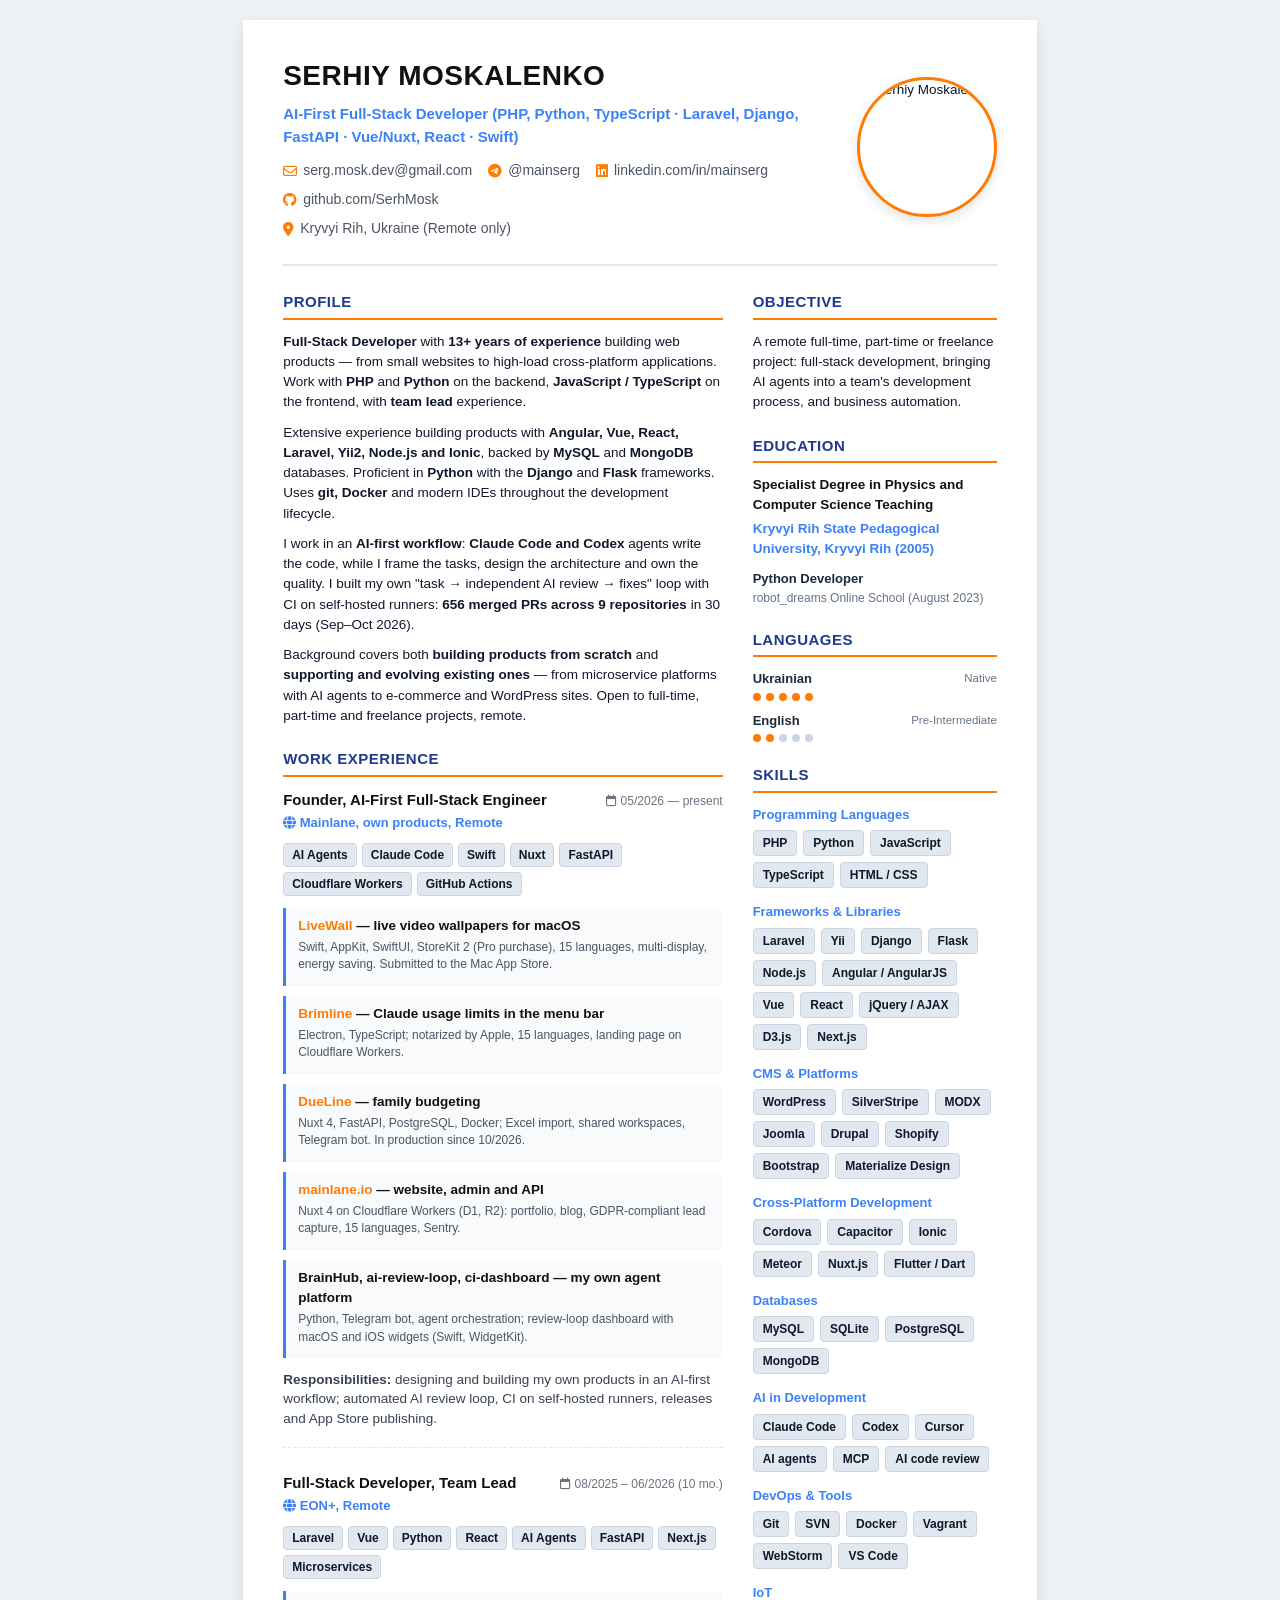
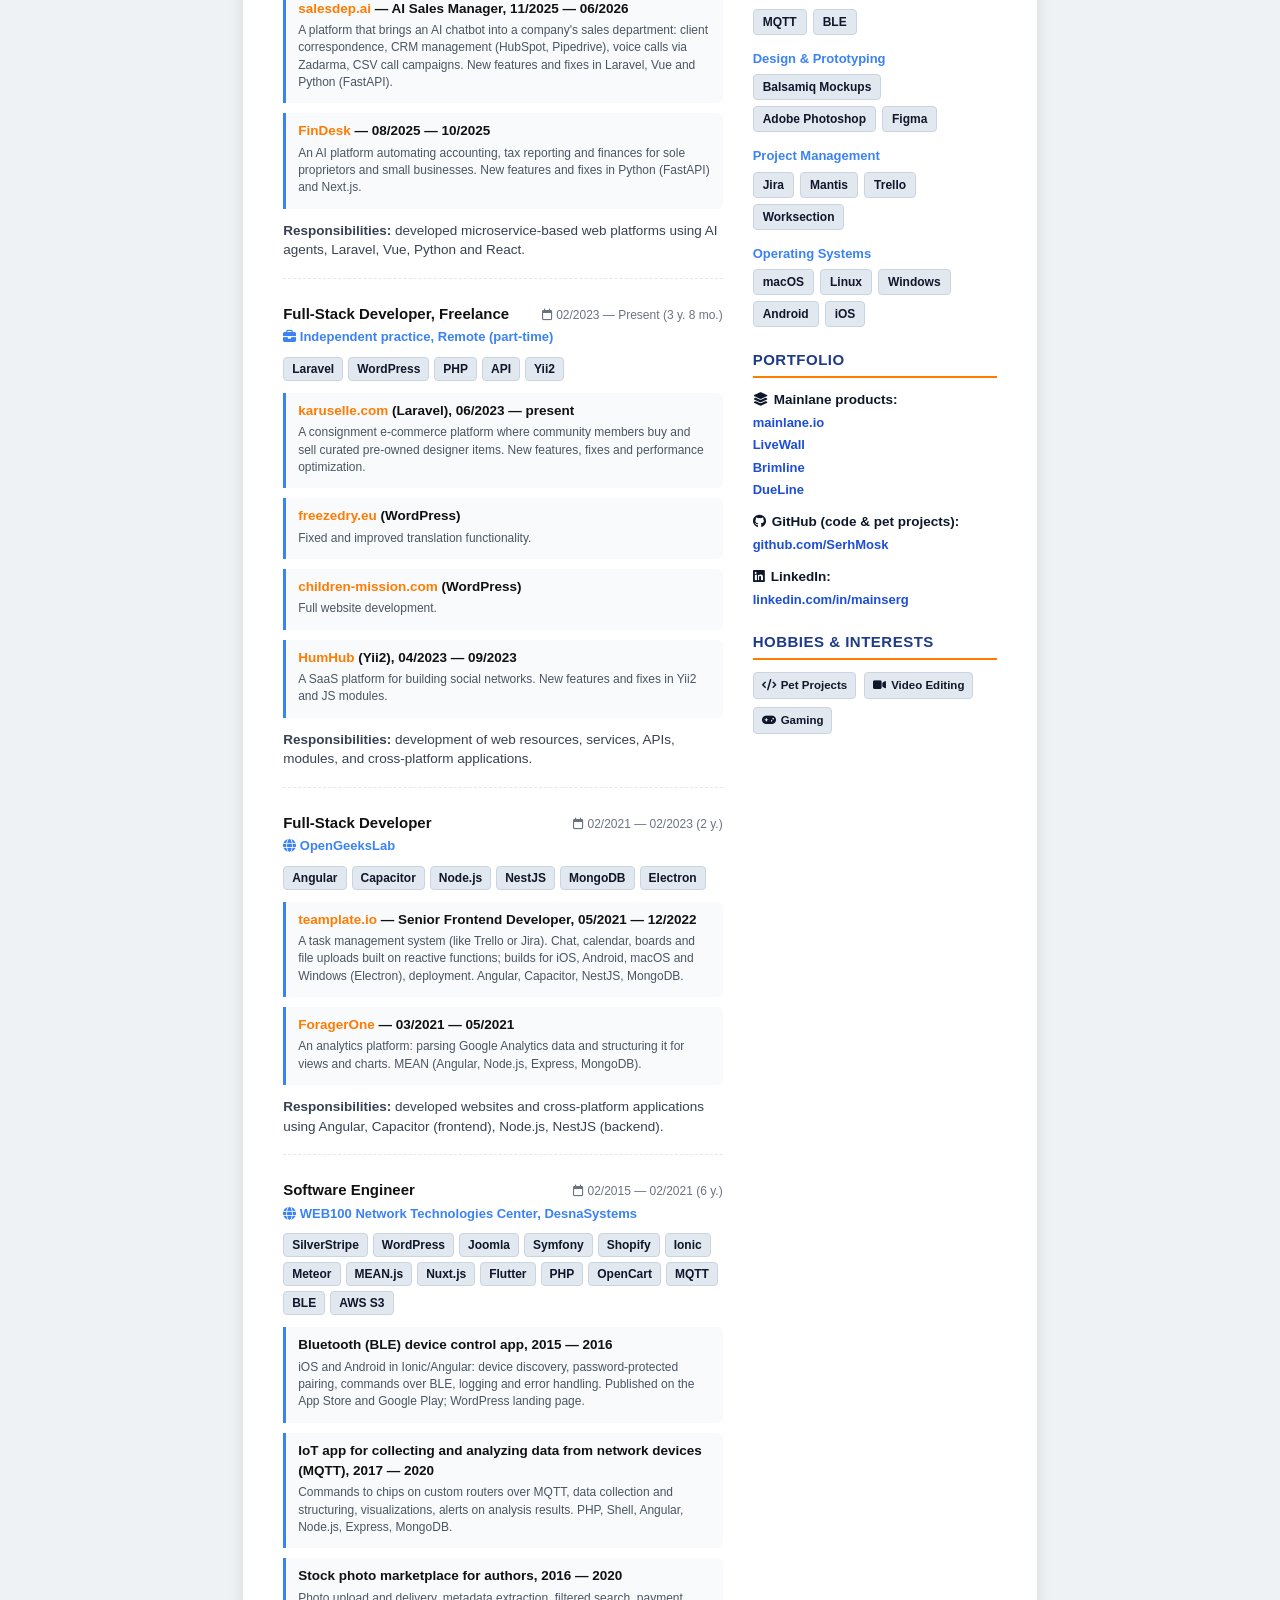
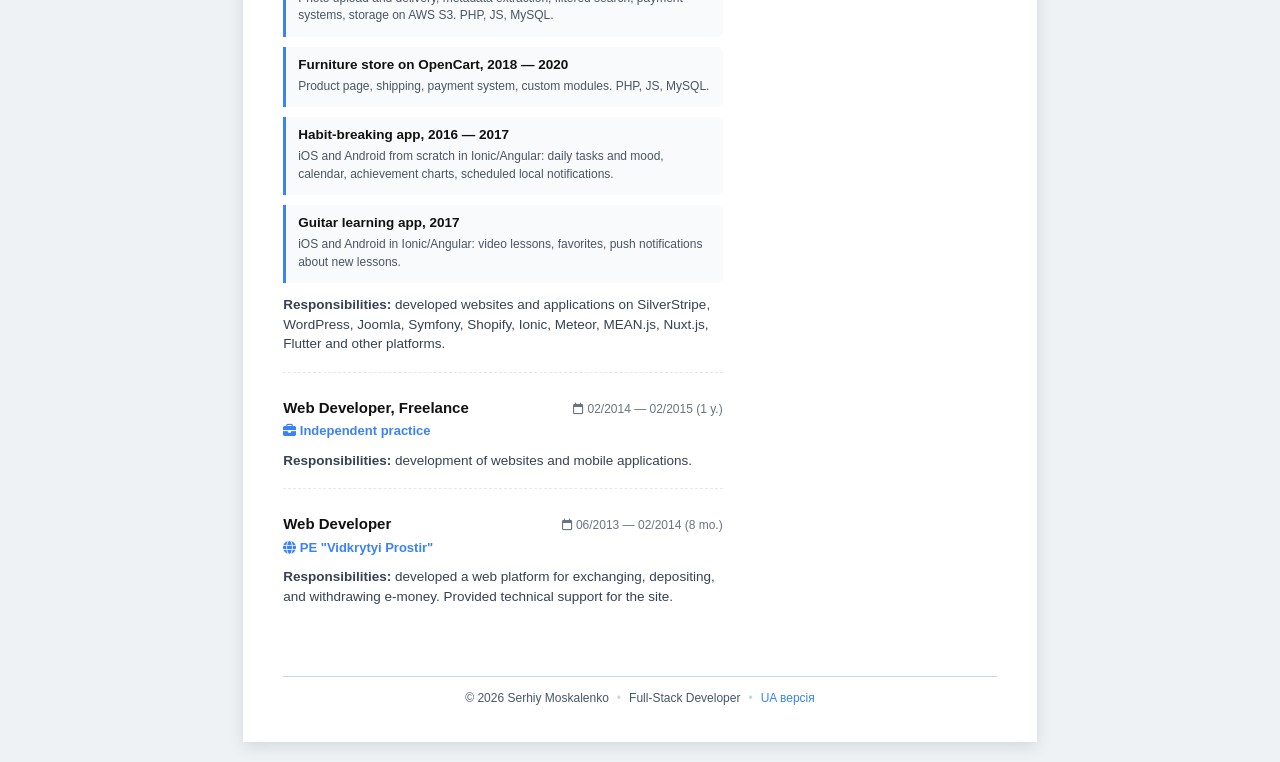
==== commit 485c8b05: "Резюме: посилання на HumHub і картка в портфоліо - Досвід (сайт і друк-версії UA/EN): HumHub тепер п" ====
--- a/resume/pdf/en.html
+++ b/resume/pdf/en.html
@@ -208,7 +208,7 @@
                             <p class="project-desc">Full website development.</p>
                         </div>
 <div class="project-item">
-    <div class="project-title">HumHub (Yii2), 04/2023 — 09/2023</div>
+    <div class="project-title"><a href="https://www.humhub.com/" target="_blank" class="project-link">HumHub</a> (Yii2), 04/2023 — 09/2023</div>
     <p class="project-desc">A SaaS platform for building social networks. New features and fixes in Yii2 and JS modules.</p>
 </div>
                     </div>
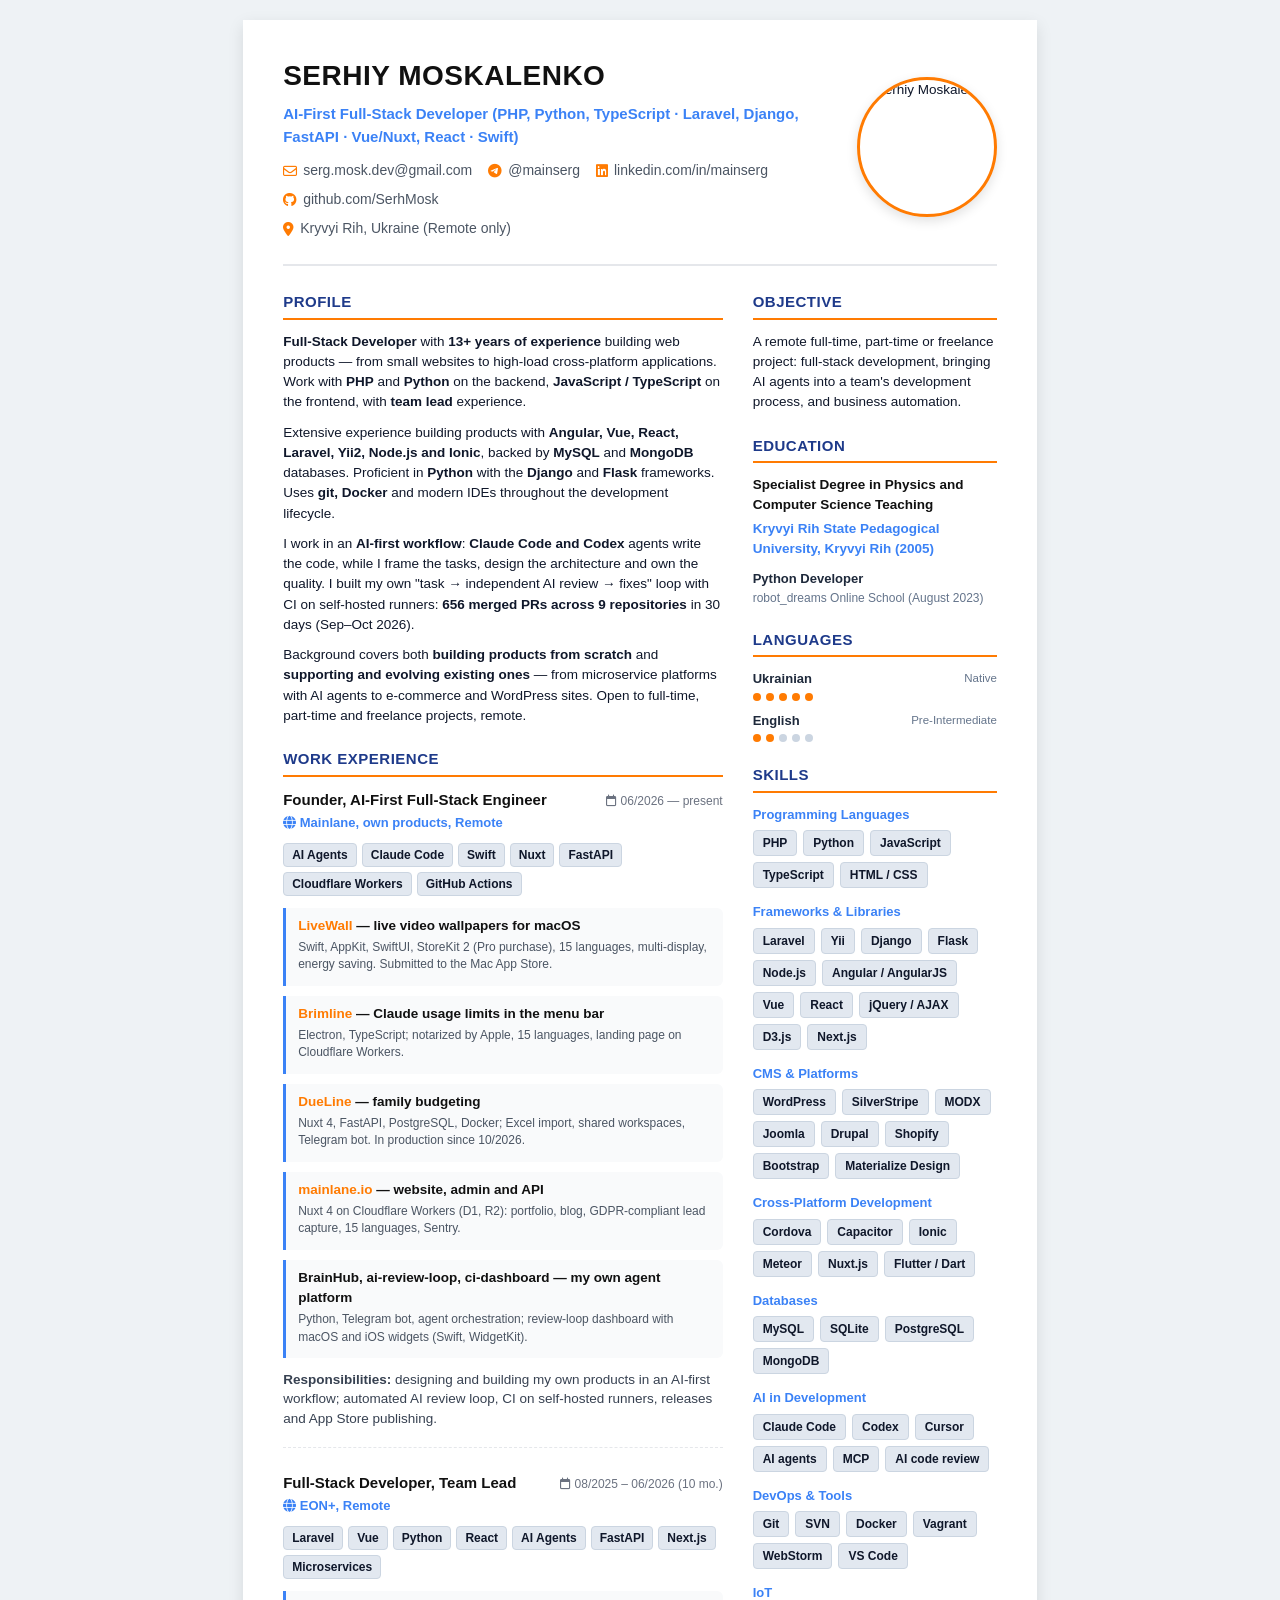
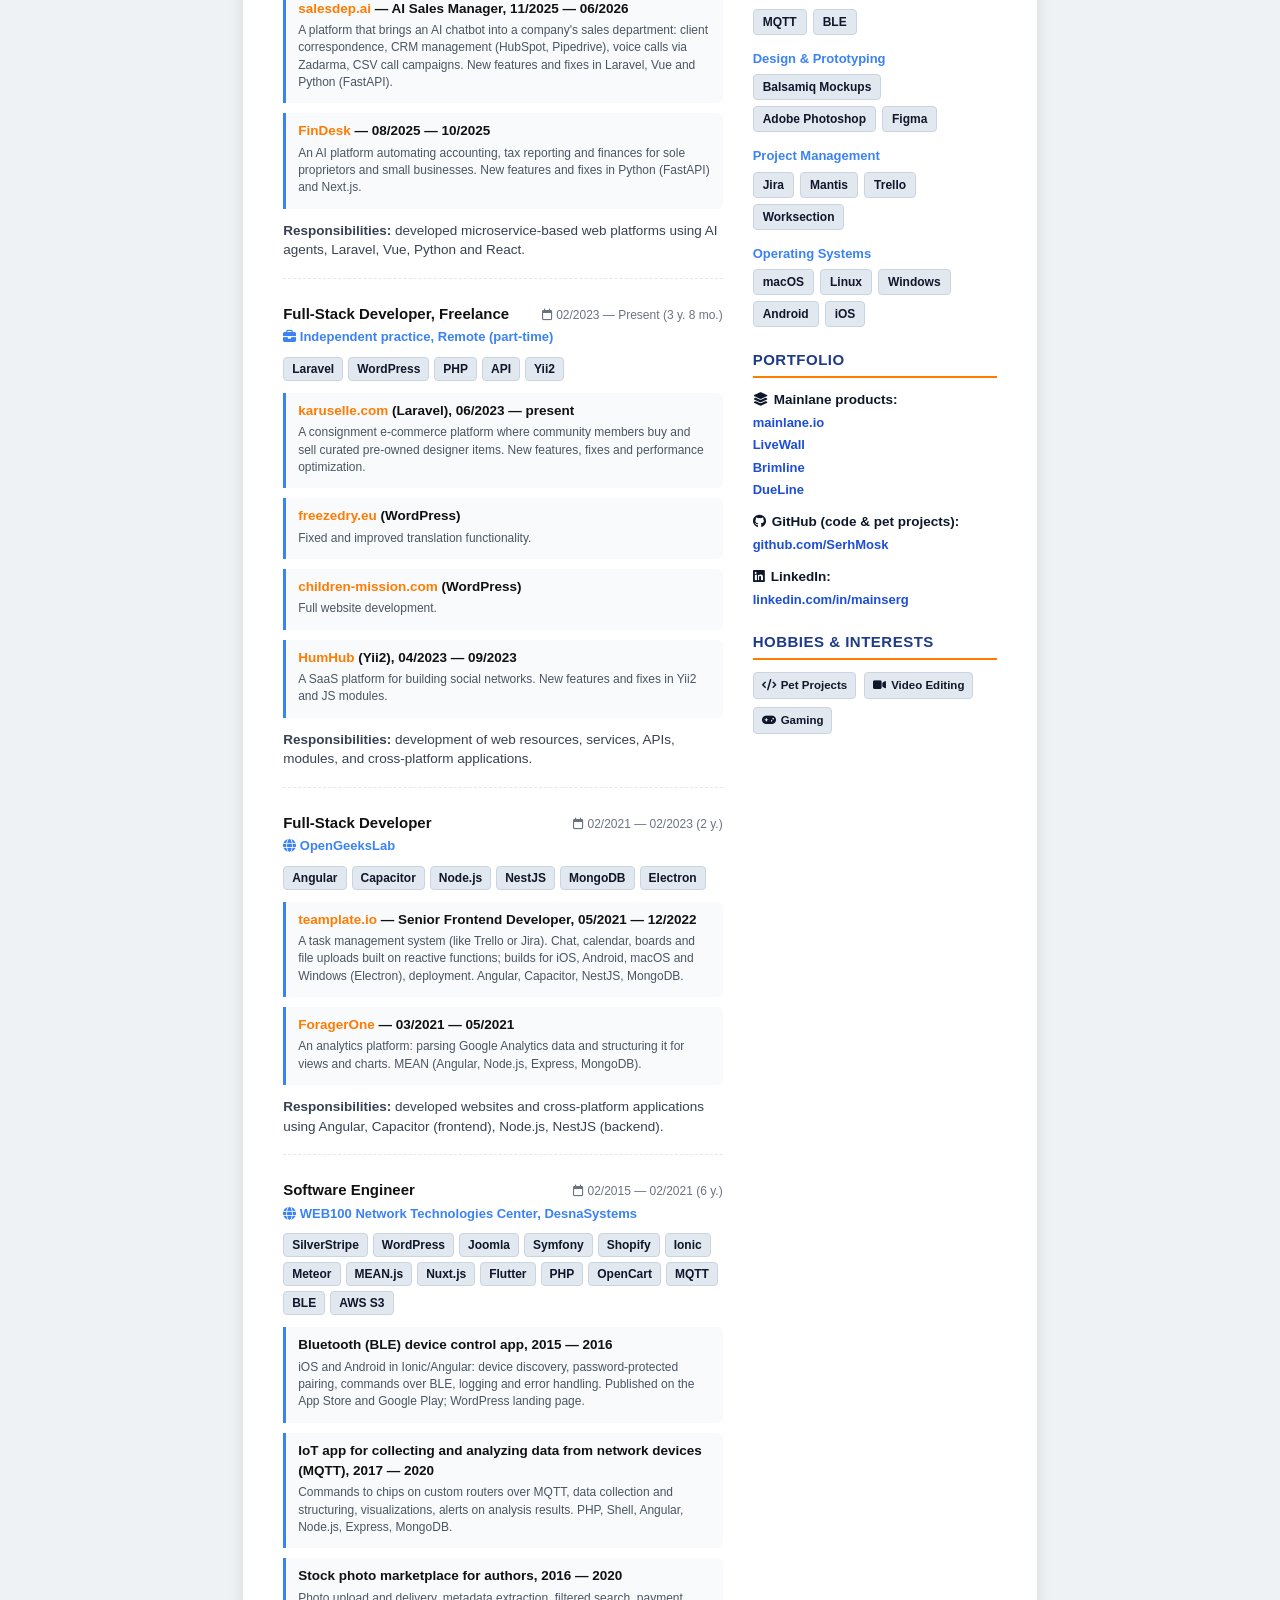
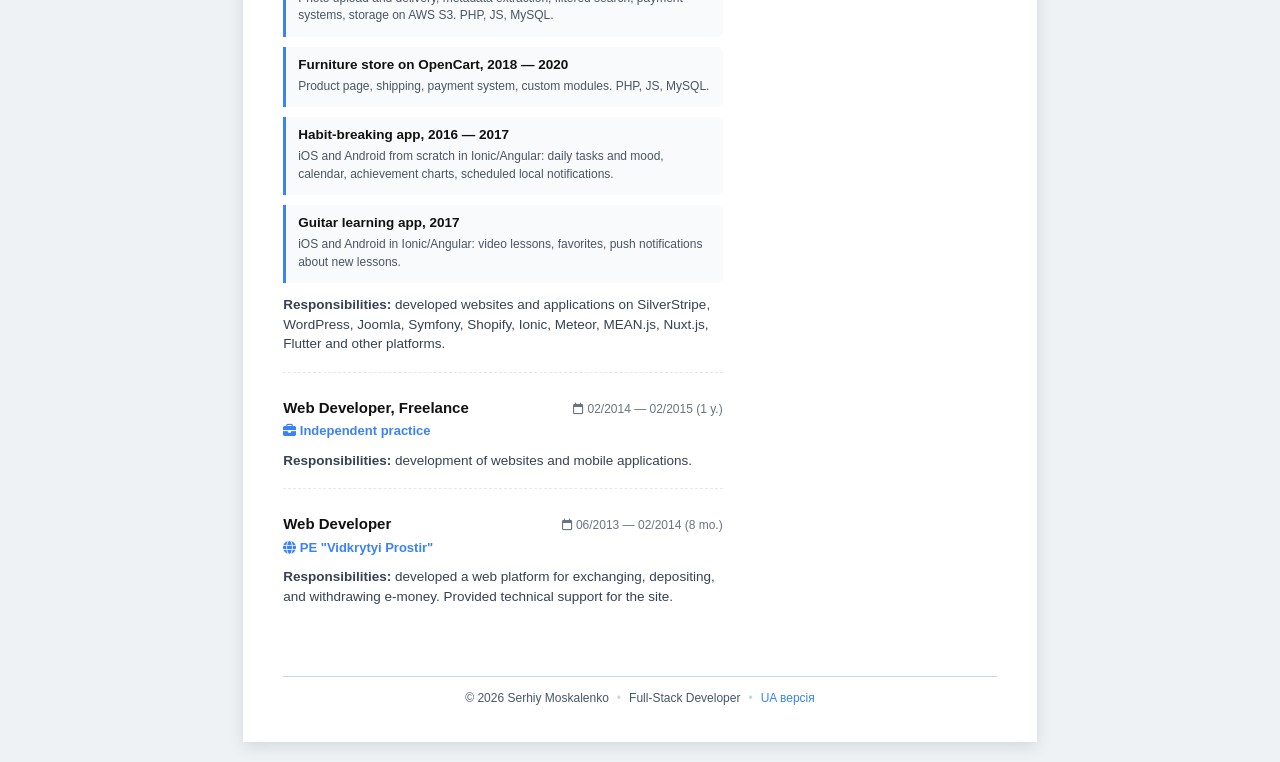
==== commit 92eb1a48: "Резюме: Mainlane з 06/2026 Фактичний старт Mainlane — 01.06.2026, як і в LinkedIn. Дата виправлена в" ====
--- a/resume/pdf/en.html
+++ b/resume/pdf/en.html
@@ -106,7 +106,7 @@
                 <div class="job-item">
                     <div class="job-header">
                         <h4 class="job-role">Founder, AI-First Full-Stack Engineer</h4>
-                        <span class="job-date"><i class="fa-regular fa-calendar"></i> 05/2026 — present</span>
+                        <span class="job-date"><i class="fa-regular fa-calendar"></i> 06/2026 — present</span>
                     </div>
                     <div class="company-name"><span class="company-link"><i class="fa-solid fa-globe"></i> Mainlane</span>, own products, Remote</div>
                     <div class="job-tech">
